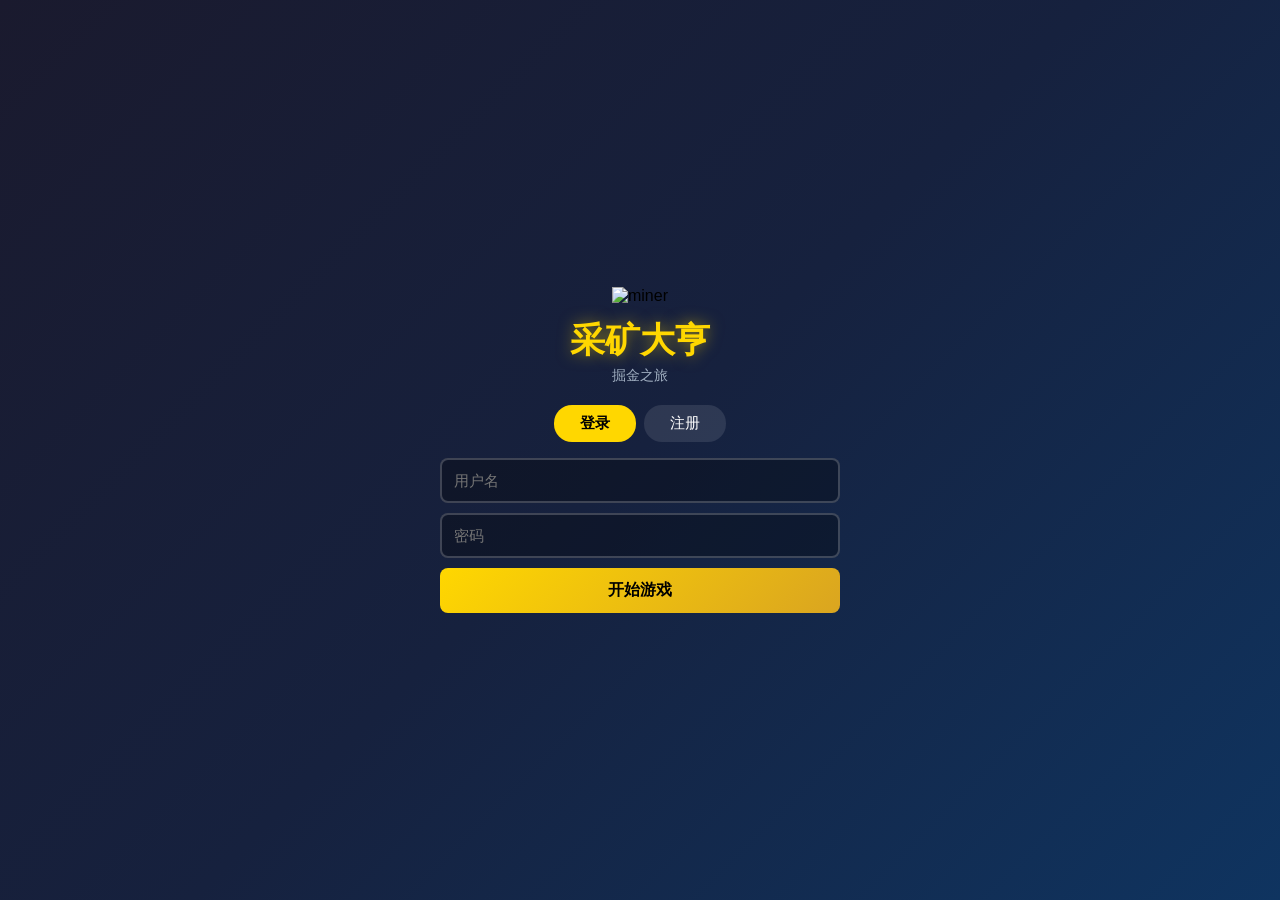
==== miner_tycoon/frontend/index.html @ a080cf57 "feat: 开发采矿大亨高仿游戏 Co-authored-by: traeagent <traeagent@users.noreply.github.com>" ====
<!DOCTYPE html>
<html lang="zh-CN">
<head>
    <meta charset="UTF-8">
    <meta name="viewport" content="width=device-width, initial-scale=1.0, maximum-scale=1.0, user-scalable=no">
    <title>采矿大亨 - 掘金之旅</title>
    <link rel="stylesheet" href="style.css">
</head>
<body>
    <div id="app">
        <!-- 登录界面 -->
        <div id="auth-screen" class="auth-screen">
            <div class="auth-content">
                <img class="auth-logo" id="auth-logo" alt="miner">
                <h1>采矿大亨</h1>
                <p class="auth-subtitle">掘金之旅</p>
                <div class="auth-tabs">
                    <button class="tab-btn active" data-tab="login">登录</button>
                    <button class="tab-btn" data-tab="register">注册</button>
                </div>
                <form id="login-form" class="auth-form">
                    <input type="text" id="login-username" placeholder="用户名" required>
                    <input type="password" id="login-password" placeholder="密码" required>
                    <button type="submit" class="btn-primary">开始游戏</button>
                </form>
                <form id="register-form" class="auth-form" style="display:none;">
                    <input type="text" id="reg-username" placeholder="用户名" required>
                    <input type="password" id="reg-password" placeholder="密码" required>
                    <button type="submit" class="btn-primary">立即注册</button>
                </form>
            </div>
        </div>

        <!-- 游戏主界面 -->
        <div id="game-screen" class="game-screen hidden">
            <!-- 顶部资源栏 -->
            <div class="game-header">
                <button class="header-btn" id="btn-settings">
                    <img id="icon-settings" class="header-icon" alt="settings">
                </button>
                <div class="header-resources">
                    <div class="res-item gold-item">
                        <img id="icon-gold" class="res-icon-img" alt="gold">
                        <span class="res-value" id="gold-value">0</span>
                    </div>
                    <div class="res-item gem-item">
                        <img id="icon-gem" class="res-icon-img" alt="gem">
                        <span class="res-value" id="gem-value">0</span>
                    </div>
                    <div class="res-item cash-item">
                        <img id="icon-cash" class="res-icon-img" alt="cash">
                        <span class="res-value" id="cash-value">0</span>
                    </div>
                </div>
                <div class="header-gps">
                    <span id="gps-value">0</span> /秒
                </div>
                <button class="header-btn" id="btn-music" onclick="toggleMusic()">
                    <img id="icon-music" class="header-icon" alt="music">
                </button>
            </div>

            <!-- 游戏场景 -->
            <div class="game-scene">
                <!-- 地面区域 - 模块化拼接 -->
                <div class="surface-area">
                    <img class="sky-bg" id="bg-sky" alt="sky">
                    <img class="mountain-bg" id="bg-mountains" alt="mountains">
                    <img class="ground-bg" id="bg-ground" alt="ground">
                    
                    <div class="surface-buildings">
                        <div class="tower tower-left">
                            <img class="tower-img" id="tower-blue" alt="tower">
                            <div class="tower-level">L1</div>
                        </div>
                        <div class="tower tower-right">
                            <img class="tower-img" id="tower-green" alt="tower">
                            <div class="tower-level">L2</div>
                        </div>
                    </div>

                    <div class="surface-workers">
                        <img class="gw-img" id="gw1" alt="worker">
                        <img class="gw-img" id="gw2" alt="worker">
                        <img class="gw-img" id="gw3" alt="worker">
                    </div>

                    <div class="surface-cart">
                        <img class="cart-img" id="mine-cart" alt="cart">
                        <img class="cart-pusher" id="cart-worker" alt="pusher">
                    </div>
                </div>

                <!-- 地下矿区 -->
                <div class="underground-area">
                    <!-- 左侧电梯井 -->
                    <div class="elevator-shaft">
                        <img class="shaft-bg-img" id="shaft-bg" alt="shaft">
                        
                        <div class="shaft-lights" id="shaft-lights"></div>
                        
                        <div class="elevator-car" id="elevator-car">
                            <img class="elevator-img" id="elevator-closed" alt="elevator">
                            <img class="elevator-img elevator-open hidden" id="elevator-open" alt="elevator-open">
                            <div class="elevator-worker-spot">
                                <img class="ew-img" id="elevator-worker" alt="worker">
                            </div>
                            <div class="elevator-floor" id="elevator-floor">1</div>
                        </div>
                    </div>

                    <!-- 矿层区域 - 可拼接模块 -->
                    <div class="mine-layers" id="mine-layers"></div>
                </div>
            </div>

            <!-- 底部导航 -->
            <div class="bottom-nav">
                <button class="nav-btn active" data-panel="miners">
                    <img id="nav-pickaxe" class="nav-icon" alt="miners">
                    <span>矿工</span>
                </button>
                <button class="nav-btn" data-panel="elevator">
                    <img id="nav-elevator" class="nav-icon" alt="elevator">
                    <span>电梯</span>
                </button>
                <button class="nav-btn" data-panel="ground">
                    <img id="nav-factory" class="nav-icon" alt="ground">
                    <span>地面</span>
                </button>
                <button class="nav-btn" data-panel="mines">
                    <img id="nav-mountain" class="nav-icon" alt="mines">
                    <span>矿山</span>
                </button>
            </div>

            <!-- 升级面板 -->
            <div class="upgrade-panel" id="upgrade-panel">
                <div class="panel-header">
                    <h3 id="panel-title">矿工管理</h3>
                    <button class="panel-close" id="panel-close">✕</button>
                </div>
                <div class="panel-content" id="panel-content"></div>
            </div>

            <!-- 弹窗 -->
            <div class="modal-overlay" id="modal-overlay"></div>
            
            <div class="modal" id="settings-modal">
                <div class="modal-body">
                    <h3>设置</h3>
                    <div class="setting-row">
                        <span>背景音乐</span>
                        <button onclick="toggleMusic()">
                            <img id="setting-music-icon" class="btn-icon" alt="music">
                        </button>
                    </div>
                    <div class="setting-row">
                        <span>音效</span>
                        <button onclick="toggleSound()">🔊</button>
                    </div>
                    <button class="btn-danger" onclick="logout()">退出登录</button>
                </div>
            </div>

            <div class="modal" id="offline-modal">
                <div class="modal-body">
                    <div class="offline-icon">⏰</div>
                    <h3>欢迎回来！</h3>
                    <p>离线 <span id="offline-time">0</span> 分钟</p>
                    <p class="offline-gold">获得 <span id="offline-gold">0</span> 金币</p>
                    <button class="btn-primary" onclick="collectOffline()">领取奖励</button>
                </div>
            </div>

            <!-- 特效层 -->
            <div class="effect-layer" id="effect-layer"></div>

            <div class="toast-container" id="toast-container"></div>
        </div>

        <audio id="bg-music" loop>
            <source src="https://assets.mixkit.co/music/preview/mixkit-game-level-up-2059.mp3" type="audio/mp3">
        
        <script src="assets.js"></script>
        <script src="game.js"></script>
    </div>
</body>
</html>
---- miner_tycoon/frontend/style.css ----
* { margin: 0; padding: 0; box-sizing: border-box; }

body {
    font-family: -apple-system, BlinkMacSystemFont, 'Segoe UI', Arial, sans-serif;
    overflow: hidden;
    touch-action: manipulation;
    -webkit-user-select: none;
    user-select: none;
}

#app { width: 100vw; height: 100vh; position: relative; overflow: hidden; }
.hidden { display: none !important; }
img { -webkit-user-drag: none; user-drag: none; }

/* ===== 登录界面 ===== */
.auth-screen {
    width: 100%; height: 100%;
    display: flex; justify-content: center; align-items: center;
    background: linear-gradient(135deg, #1a1a2e 0%, #16213e 50%, #0f3460 100%);
}

.auth-content { text-align: center; width: 85%; max-width: 400px; }

.auth-logo {
    width: 100px; height: 100px;
    margin-bottom: 12px;
    animation: float 2s ease-in-out infinite;
}

@keyframes float {
    0%, 100% { transform: translateY(0); }
    50% { transform: translateY(-8px); }
}

.auth-content h1 {
    color: #FFD700; font-size: 2.2rem;
    text-shadow: 0 0 15px rgba(255,215,0,0.5);
    margin-bottom: 2px;
}

.auth-subtitle { color: #a0aec0; font-size: 0.9rem; margin-bottom: 20px; }

.auth-tabs {
    display: flex; justify-content: center; gap: 8px; margin-bottom: 16px;
}

.tab-btn {
    padding: 8px 26px; border: none; border-radius: 18px;
    background: rgba(255,255,255,0.1); color: #fff; font-size: 0.95rem; cursor: pointer;
}

.tab-btn.active { background: #FFD700; color: #000; font-weight: bold; }

.auth-form { display: flex; flex-direction: column; gap: 10px; }

.auth-form input {
    padding: 12px; border: 2px solid rgba(255,255,255,0.2); border-radius: 8px;
    background: rgba(0,0,0,0.3); color: #fff; font-size: 0.95rem; outline: none;
}

.auth-form input:focus { border-color: #FFD700; }

.btn-primary {
    padding: 12px; border: none; border-radius: 8px;
    background: linear-gradient(135deg, #FFD700, #DAA520);
    color: #000; font-size: 1rem; font-weight: bold; cursor: pointer;
}

.btn-primary:active { transform: scale(0.98); }

/* ===== 游戏主界面 ===== */
.game-screen {
    width: 100%; height: 100%;
    display: flex; flex-direction: column;
    position: relative;
}

/* 顶部资源栏 */
.game-header {
    display: flex; align-items: center; gap: 6px;
    padding: 6px 8px;
    padding-top: calc(6px + env(safe-area-inset-top));
    background: linear-gradient(180deg, #2d3748, #1a202c);
    border-bottom: 2px solid #5D4037;
    z-index: 100;
    position: relative;
}

.header-btn {
    width: 32px; height: 32px; border-radius: 50%;
    background: rgba(255,255,255,0.1); border: 2px solid rgba(255,255,255,0.2);
    cursor: pointer;
    display: flex; align-items: center; justify-content: center;
    flex-shrink: 0;
}

.header-icon { width: 18px; height: 18px; }

.header-resources {
    display: flex; gap: 6px; flex: 1; justify-content: center;
}

.res-item {
    display: flex; align-items: center; gap: 3px;
    background: rgba(0,0,0,0.3); padding: 2px 8px;
    border-radius: 12px;
    font-size: 0.75rem; font-weight: bold;
    border: 1px solid #FFD700;
}

.res-icon-img { width: 16px; height: 16px; }
.res-value { color: #FFD700; }

.gem-item { border-color: #9C27B0; }
.gem-item .res-value { color: #E91E63; }

.cash-item { border-color: #4CAF50; }
.cash-item .res-value { color: #4CAF50; }

.header-gps { font-size: 0.65rem; color: #a0aec0; flex-shrink: 0; }

/* ===== 游戏场景 ===== */
.game-scene {
    flex: 1; display: flex; flex-direction: column;
    overflow: hidden; position: relative;
}

/* 地面区域 */
.surface-area {
    height: 32%; position: relative; overflow: hidden;
}

.sky-bg {
    position: absolute; top: 0; left: 0;
    width: 100%; height: 60%;
    object-fit: cover;
}

.mountain-bg {
    position: absolute; bottom: 40%; left: 0;
    width: 100%; height: 35%;
    object-fit: cover;
}

.ground-bg {
    position: absolute; bottom: 0; left: 0;
    width: 100%; height: 45%;
    object-fit: cover;
}

.surface-buildings {
    position: absolute; bottom: 8px; left: 0; width: 100%;
    display: flex; justify-content: space-between;
    padding: 0 12px;
    pointer-events: none;
}

.tower { position: relative; width: 65px; height: 75px; }

.tower-img {
    width: 100%; height: 100%;
    object-fit: contain;
}

.tower-level {
    position: absolute; top: -4px; right: -6px;
    width: 18px; height: 18px; border-radius: 50%;
    background: #FFD700; color: #000;
    font-size: 0.55rem; font-weight: bold;
    display: flex; align-items: center; justify-content: center;
    border: 2px solid #DAA520;
}

.surface-workers {
    position: absolute; bottom: 15px; left: 50%;
    transform: translateX(-50%);
    display: flex; gap: 10px;
}

.gw-img {
    width: 28px; height: 28px;
    object-fit: contain;
    animation: worker-bob 0.8s ease-in-out infinite;
}

.gw-img:nth-child(2) { animation-delay: 0.2s; }
.gw-img:nth-child(3) { animation-delay: 0.4s; }

@keyframes worker-bob {
    0%, 100% { transform: translateY(0); }
    50% { transform: translateY(-3px); }
}

.surface-cart {
    position: absolute; bottom: 5px; left: 50%;
    transform: translateX(-30%);
    display: flex; align-items: flex-end;
}

.cart-img {
    width: 50px; height: 35px;
    object-fit: contain;
    animation: cart-shake 0.5s ease-in-out infinite;
}

@keyframes cart-shake {
    0%, 100% { transform: translateX(0); }
    50% { transform: translateX(2px); }
}

.cart-pusher {
    width: 25px; height: 30px;
    object-fit: contain;
    margin-left: -5px;
    animation: pusher-push 0.5s ease-in-out infinite;
}

@keyframes pusher-push {
    0%, 100% { transform: translateX(0); }
    50% { transform: translateX(-2px); }
}

/* ===== 地下矿区 ===== */
.underground-area {
    flex: 1; display: flex; overflow: hidden;
    background: linear-gradient(180deg, #8B4513, #654321);
}

/* 电梯井 */
.elevator-shaft {
    width: 65px; position: relative; overflow: hidden;
    border-right: 2px solid #5D4037;
    flex-shrink: 0;
}

.shaft-bg-img {
    position: absolute; top: 0; left: 0;
    width: 100%; height: 100%;
    object-fit: cover;
}

.shaft-lights {
    position: absolute; width: 100%; height: 100%;
    display: flex; flex-direction: column;
    justify-content: space-around;
    padding: 30px 0;
    pointer-events: none;
}

.shaft-light {
    width: 10px; height: 10px; margin: 0 auto;
    border-radius: 50%;
    box-shadow: 0 0 8px #FFEB3B, 0 0 15px #FF9800;
    animation: light-flicker 1.5s ease-in-out infinite;
}

@keyframes light-flicker {
    0%, 100% { opacity: 1; }
    50% { opacity: 0.5; }
}

.elevator-car {
    position: absolute; left: 50%; transform: translateX(-50%);
    width: 52px; height: 60px; z-index: 10;
    transition: top 2s cubic-bezier(0.4, 0, 0.2, 1);
}

.elevator-img {
    position: absolute; top: 0; left: 0;
    width: 100%; height: 100%;
    object-fit: contain;
}

.elevator-worker-spot {
    position: absolute; top: 12px; left: 50%;
    transform: translateX(-50%);
    width: 22px; height: 22px;
}

.ew-img {
    width: 100%; height: 100%;
    object-fit: contain;
    animation: worker-bob 0.6s ease-in-out infinite;
}

.elevator-floor {
    position: absolute; top: 2px; right: -10px;
    width: 18px; height: 18px; border-radius: 50%;
    background: #FFD700; color: #000;
    font-size: 0.55rem; font-weight: bold;
    display: flex; align-items: center; justify-content: center;
    border: 2px solid #DAA520;
}

/* ===== 矿层区域 ===== */
.mine-layers {
    flex: 1; padding: 6px; display: flex; flex-direction: column;
    gap: 6px; overflow-y: auto;
}

.mine-layer {
    display: flex; align-items: center; gap: 8px;
    background: rgba(0,0,0,0.35); border-radius: 10px;
    padding: 6px 8px; border: 2px solid #5D4037;
    transition: all 0.2s;
    position: relative;
    overflow: hidden;
}

.mine-layer:active { transform: scale(0.98); }
.mine-layer.active { border-color: #FFD700; background: rgba(255,215,0,0.08); }

.layer-bg {
    position: absolute; top: 0; left: 0;
    width: 100%; height: 100%;
    object-fit: cover;
    opacity: 0.3;
    pointer-events: none;
}

.layer-miner-img {
    width: 42px; height: 42px;
    object-fit: contain;
    flex-shrink: 0;
    position: relative;
    z-index: 1;
    animation: miner-mining 1s ease-in-out infinite;
}

@keyframes miner-mining {
    0%, 100% { transform: rotate(-3deg); }
    50% { transform: rotate(3deg); }
}

.layer-ore-img {
    width: 32px; height: 32px;
    object-fit: contain;
    flex-shrink: 0;
    position: relative;
    z-index: 1;
    animation: ore-glow 2s ease-in-out infinite;
}

@keyframes ore-glow {
    0%, 100% { filter: brightness(1); transform: scale(1); }
    50% { filter: brightness(1.3); transform: scale(1.05); }
}

.layer-number {
    width: 26px; height: 26px; border-radius: 50%;
    background: #FFD700; color: #000;
    font-size: 0.7rem; font-weight: bold;
    display: flex; align-items: center; justify-content: center;
    border: 2px solid #DAA520;
    flex-shrink: 0;
    position: relative;
    z-index: 1;
}

.layer-info {
    flex: 1; min-width: 0;
    position: relative;
    z-index: 1;
}

.layer-name {
    font-size: 0.8rem; font-weight: bold; color: #fff;
    margin-bottom: 2px;
}

.layer-output {
    font-size: 0.65rem; color: #a0aec0;
}

.layer-actions {
    display: flex; flex-direction: column; gap: 3px;
    flex-shrink: 0;
    position: relative;
    z-index: 1;
}

.btn-hire, .btn-upgrade {
    padding: 4px 6px; border: none; border-radius: 5px;
    font-size: 0.6rem; font-weight: bold;
    cursor: pointer; white-space: nowrap;
}

.btn-hire { background: linear-gradient(135deg, #48BB78, #38A169); color: #fff; }
.btn-upgrade { background: linear-gradient(135deg, #4299E1, #3182CE); color: #fff; }
.btn-hire:disabled, .btn-upgrade:disabled { opacity: 0.4; cursor: not-allowed; }

/* 解锁层 */
.mine-layer.locked {
    background: rgba(255,152,0,0.15);
    border-color: #FF9800;
}

.lock-icon {
    width: 32px; height: 32px;
    object-fit: contain;
    flex-shrink: 0;
}

/* ===== 底部导航 ===== */
.bottom-nav {
    position: fixed; bottom: 0; left: 0; width: 100%;
    display: flex; background: rgba(0,0,0,0.92);
    padding: 5px 0;
    padding-bottom: calc(5px + env(safe-area-inset-bottom));
    border-top: 2px solid #5D4037;
    z-index: 200;
}

.nav-btn {
    flex: 1; display: flex; flex-direction: column; align-items: center;
    gap: 2px; padding: 3px 0;
    background: none; border: none;
    color: #a0aec0; cursor: pointer;
    font-size: 0.6rem;
    transition: all 0.2s;
}

.nav-icon {
    width: 24px; height: 24px;
    object-fit: contain;
    filter: grayscale(50%);
}

.nav-btn.active { color: #FFD700; }
.nav-btn.active .nav-icon { filter: none; transform: scale(1.1); }

/* ===== 升级面板 ===== */
.upgrade-panel {
    position: fixed; bottom: 0; left: 0; width: 100%;
    background: #4a5568;
    border-radius: 18px 18px 0 0;
    box-shadow: 0 -6px 24px rgba(0,0,0,0.4);
    z-index: 150;
    transform: translateY(100%);
    transition: transform 0.35s cubic-bezier(0.4,0,0.2,1);
    max-height: 55vh;
    display: flex; flex-direction: column;
}

.upgrade-panel.open { transform: translateY(0); }

.panel-header {
    display: flex; justify-content: space-between; align-items: center;
    padding: 12px 16px;
    border-bottom: 2px solid #2d3748;
}

.panel-header h3 { color: #fff; font-size: 1rem; }

.panel-close {
    width: 28px; height: 28px; border-radius: 50%;
    background: rgba(255,255,255,0.1);
    border: none; color: #fff;
    font-size: 0.8rem; cursor: pointer;
}

.panel-content {
    flex: 1; padding: 10px 14px;
    overflow-y: auto;
}

.upgrade-card {
    background: rgba(0,0,0,0.3);
    border-radius: 8px;
    padding: 8px 10px;
    margin-bottom: 6px;
    display: flex; justify-content: space-between; align-items: center;
    cursor: pointer;
}

.upgrade-info { display: flex; align-items: center; gap: 8px; }

.upgrade-icon-img {
    width: 32px; height: 32px;
    object-fit: contain;
    border-radius: 6px;
}

.upgrade-details { display: flex; flex-direction: column; }
.upgrade-name { font-size: 0.8rem; font-weight: bold; color: #fff; }
.upgrade-desc { font-size: 0.65rem; color: #a0aec0; }
.upgrade-cost { font-size: 0.75rem; font-weight: bold; color: #FFD700; }

/* ===== 弹窗 ===== */
.modal-overlay {
    position: fixed; top: 0; left: 0;
    width: 100%; height: 100%;
    background: rgba(0,0,0,0.7);
    z-index: 250; display: none;
}

.modal-overlay.show { display: block; }

.modal {
    position: fixed; top: 50%; left: 50%;
    transform: translate(-50%, -50%) scale(0.9);
    background: #4a5568;
    border-radius: 18px;
    width: 85%; max-width: 320px;
    z-index: 300; display: none;
}

.modal.show { display: block; transform: translate(-50%, -50%) scale(1); }

.modal-body {
    padding: 20px;
    text-align: center;
}

.modal-body h3 {
    color: #fff; font-size: 1.1rem;
    margin-bottom: 14px;
}

.setting-row {
    display: flex; justify-content: space-between; align-items: center;
    padding: 8px 10px;
    background: rgba(0,0,0,0.3);
    border-radius: 8px;
    margin-bottom: 8px;
    color: #fff;
    font-size: 0.85rem;
}

.setting-row button {
    width: 30px; height: 30px; border-radius: 50%;
    background: rgba(255,255,255,0.1);
    border: none; cursor: pointer;
    display: flex; align-items: center; justify-content: center;
}

.btn-icon { width: 16px; height: 16px; }

.btn-danger {
    padding: 10px; border: none; border-radius: 8px;
    background: #E53E3E; color: #fff;
    font-size: 0.9rem; font-weight: bold;
    cursor: pointer; width: 100%;
    margin-top: 8px;
}

.offline-icon { font-size: 2.5rem; margin-bottom: 10px; }
.modal-body p { color: #a0aec0; font-size: 0.85rem; margin-bottom: 6px; }
.offline-gold { color: #FFD700 !important; font-weight: bold; font-size: 1rem !important; }

/* ===== 特效层 ===== */
.effect-layer {
    position: fixed; top: 0; left: 0;
    width: 100%; height: 100%;
    pointer-events: none;
    z-index: 500;
}

.mining-spark {
    position: absolute;
    width: 24px; height: 24px;
    object-fit: contain;
    animation: spark-fly 0.8s ease-out forwards;
}

@keyframes spark-fly {
    0% { opacity: 1; transform: scale(0.5) translateY(0); }
    50% { opacity: 1; transform: scale(1.2) translateY(-20px); }
    100% { opacity: 0; transform: scale(0.8) translateY(-40px); }
}

.gold-particle {
    position: absolute;
    width: 16px; height: 16px;
    object-fit: contain;
    animation: gold-fly 1s ease-out forwards;
}

@keyframes gold-fly {
    0% { opacity: 1; transform: translateY(0) scale(1); }
    100% { opacity: 0; transform: translateY(-60px) scale(0.5); }
}

/* ===== Toast ===== */
.toast-container {
    position: fixed; top: 60px; left: 50%;
    transform: translateX(-50%);
    z-index: 400;
    display: flex; flex-direction: column; gap: 6px;
}

.toast {
    background: rgba(0,0,0,0.85);
    padding: 6px 14px;
    border-radius: 14px;
    color: #fff; font-size: 0.8rem;
    animation: toast-anim 2.5s ease forwards;
}

@keyframes toast-anim {
    0% { opacity: 0; transform: translateY(-6px); }
    10% { opacity: 1; transform: translateY(0); }
    80% { opacity: 1; }
    100% { opacity: 0; transform: translateY(-6px); }
}

/* ===== 响应式 ===== */
@media (min-width: 768px) {
    .game-screen {
        max-width: 480px; margin: 0 auto;
        border-left: 2px solid #5D4037;
        border-right: 2px solid #5D4037;
    }
    .bottom-nav {
        max-width: 480px; left: 50%;
        transform: translateX(-50%);
    }
}
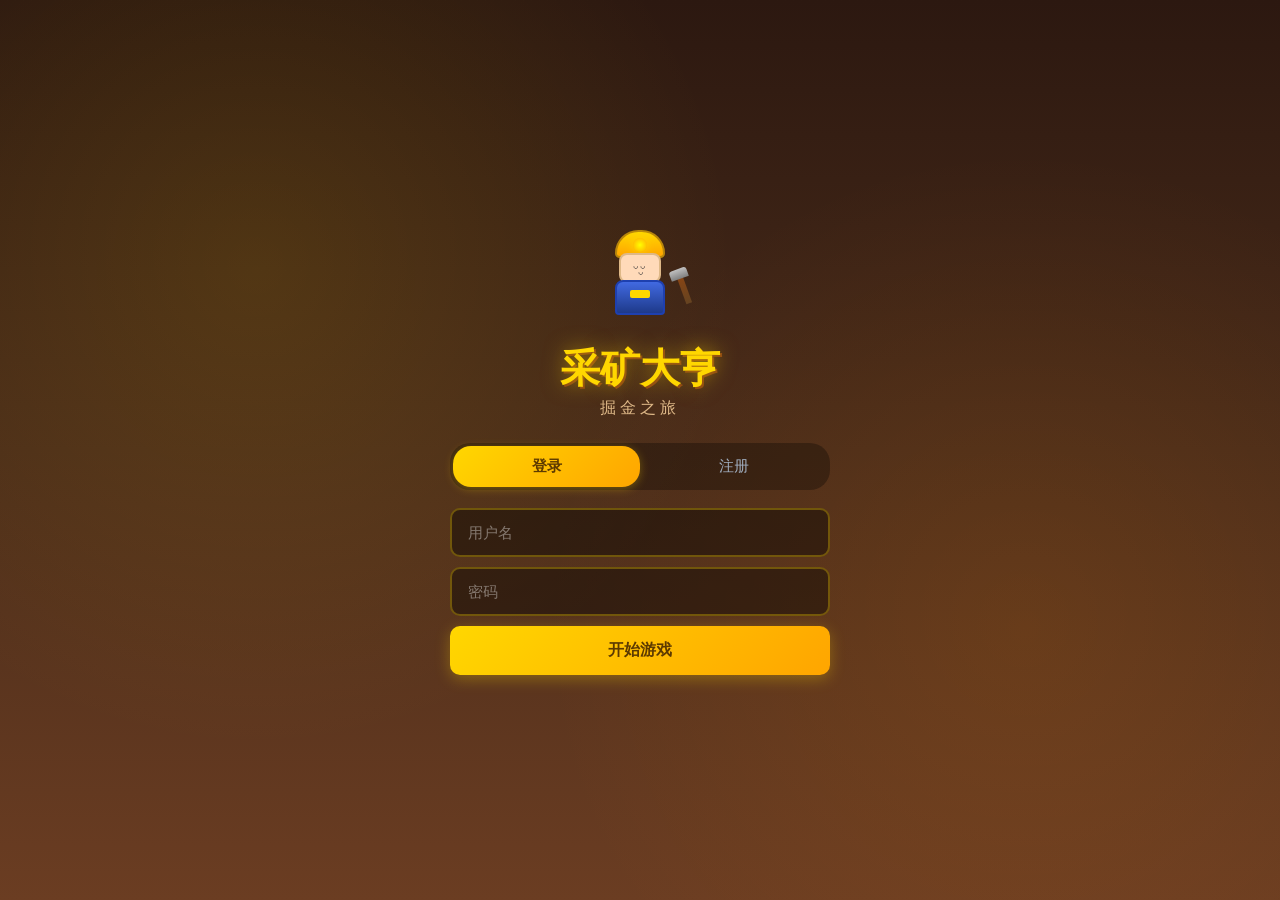
==== commit 6164cddb: "feat: 开发采矿大亨高仿游戏 Co-authored-by: traeagent <traeagent@users.noreply.github.com>" ====
--- a/miner_tycoon/frontend/index.html
+++ b/miner_tycoon/frontend/index.html
@@ -11,7 +11,12 @@
         <!-- 登录界面 -->
         <div id="auth-screen" class="auth-screen">
             <div class="auth-content">
-                <img class="auth-logo" id="auth-logo" alt="miner">
+                <div class="auth-logo-miner">
+                    <div class="miner-helmet"></div>
+                    <div class="miner-face"></div>
+                    <div class="miner-body"></div>
+                    <div class="miner-pickaxe"></div>
+                </div>
                 <h1>采矿大亨</h1>
                 <p class="auth-subtitle">掘金之旅</p>
                 <div class="auth-tabs">
@@ -35,59 +40,101 @@
         <div id="game-screen" class="game-screen hidden">
             <!-- 顶部资源栏 -->
             <div class="game-header">
-                <button class="header-btn" id="btn-settings">
-                    <img id="icon-settings" class="header-icon" alt="settings">
-                </button>
+                <button class="header-btn" id="btn-settings">⚙️</button>
                 <div class="header-resources">
                     <div class="res-item gold-item">
-                        <img id="icon-gold" class="res-icon-img" alt="gold">
+                        <span class="res-icon">💰</span>
                         <span class="res-value" id="gold-value">0</span>
                     </div>
                     <div class="res-item gem-item">
-                        <img id="icon-gem" class="res-icon-img" alt="gem">
+                        <span class="res-icon">💎</span>
                         <span class="res-value" id="gem-value">0</span>
                     </div>
                     <div class="res-item cash-item">
-                        <img id="icon-cash" class="res-icon-img" alt="cash">
+                        <span class="res-icon">💵</span>
                         <span class="res-value" id="cash-value">0</span>
                     </div>
                 </div>
                 <div class="header-gps">
-                    <span id="gps-value">0</span> /秒
-                </div>
-                <button class="header-btn" id="btn-music" onclick="toggleMusic()">
-                    <img id="icon-music" class="header-icon" alt="music">
-                </button>
+                    <span id="gps-value">0</span>/秒
+                </div>
+                <button class="header-btn" id="btn-music" onclick="toggleMusic()">🔊</button>
             </div>
 
             <!-- 游戏场景 -->
             <div class="game-scene">
-                <!-- 地面区域 - 模块化拼接 -->
+                <!-- 地面区域 -->
                 <div class="surface-area">
-                    <img class="sky-bg" id="bg-sky" alt="sky">
-                    <img class="mountain-bg" id="bg-mountains" alt="mountains">
-                    <img class="ground-bg" id="bg-ground" alt="ground">
+                    <div class="sky-bg"></div>
+                    <div class="cloud cloud1">☁️</div>
+                    <div class="cloud cloud2">☁️</div>
+                    <div class="mountain-bg">
+                        <div class="mountain m1"></div>
+                        <div class="mountain m2"></div>
+                        <div class="mountain m3"></div>
+                    </div>
+                    <div class="ground-bg"></div>
+                    <div class="grass-line"></div>
                     
                     <div class="surface-buildings">
-                        <div class="tower tower-left">
-                            <img class="tower-img" id="tower-blue" alt="tower">
+                        <div class="tower tower-blue">
+                            <div class="tower-roof"></div>
+                            <div class="tower-body">
+                                <div class="tower-window"></div>
+                                <div class="tower-window"></div>
+                            </div>
+                            <div class="tower-base"></div>
+                            <div class="tower-flag">🚩</div>
                             <div class="tower-level">L1</div>
                         </div>
-                        <div class="tower tower-right">
-                            <img class="tower-img" id="tower-green" alt="tower">
+                        <div class="tower tower-green">
+                            <div class="tower-roof"></div>
+                            <div class="tower-body">
+                                <div class="tower-window"></div>
+                                <div class="tower-window"></div>
+                            </div>
+                            <div class="tower-base"></div>
+                            <div class="tower-flag">🚩</div>
                             <div class="tower-level">L2</div>
                         </div>
                     </div>
 
                     <div class="surface-workers">
-                        <img class="gw-img" id="gw1" alt="worker">
-                        <img class="gw-img" id="gw2" alt="worker">
-                        <img class="gw-img" id="gw3" alt="worker">
+                        <div class="sw-worker sw1">
+                            <div class="sw-helmet"></div>
+                            <div class="sw-body"></div>
+                            <div class="sw-legs"></div>
+                        </div>
+                        <div class="sw-worker sw2">
+                            <div class="sw-helmet"></div>
+                            <div class="sw-body"></div>
+                            <div class="sw-legs"></div>
+                        </div>
+                        <div class="sw-worker sw3">
+                            <div class="sw-helmet"></div>
+                            <div class="sw-body"></div>
+                            <div class="sw-legs"></div>
+                        </div>
                     </div>
 
                     <div class="surface-cart">
-                        <img class="cart-img" id="mine-cart" alt="cart">
-                        <img class="cart-pusher" id="cart-worker" alt="pusher">
+                        <div class="mine-cart">
+                            <div class="cart-body"></div>
+                            <div class="cart-ore"></div>
+                            <div class="cart-wheel w1"></div>
+                            <div class="cart-wheel w2"></div>
+                        </div>
+                        <div class="cart-pusher">
+                            <div class="cp-helmet"></div>
+                            <div class="cp-body"></div>
+                            <div class="cp-arms"></div>
+                            <div class="cp-legs"></div>
+                        </div>
+                    </div>
+
+                    <div class="elevator-top">
+                        <div class="elevator-top-building"></div>
+                        <div class="elevator-top-sign">🛗</div>
                     </div>
                 </div>
 
@@ -95,21 +142,34 @@
                 <div class="underground-area">
                     <!-- 左侧电梯井 -->
                     <div class="elevator-shaft">
-                        <img class="shaft-bg-img" id="shaft-bg" alt="shaft">
+                        <div class="shaft-wall left"></div>
+                        <div class="shaft-wall right"></div>
+                        <div class="shaft-ladder"></div>
+                        <div class="shaft-cable"></div>
                         
-                        <div class="shaft-lights" id="shaft-lights"></div>
+                        <div class="shaft-lights">
+                            <div class="shaft-light"></div>
+                            <div class="shaft-light"></div>
+                            <div class="shaft-light"></div>
+                            <div class="shaft-light"></div>
+                            <div class="shaft-light"></div>
+                        </div>
                         
                         <div class="elevator-car" id="elevator-car">
-                            <img class="elevator-img" id="elevator-closed" alt="elevator">
-                            <img class="elevator-img elevator-open hidden" id="elevator-open" alt="elevator-open">
-                            <div class="elevator-worker-spot">
-                                <img class="ew-img" id="elevator-worker" alt="worker">
+                            <div class="elevator-roof"></div>
+                            <div class="elevator-body">
+                                <div class="elevator-door left-door" id="door-left"></div>
+                                <div class="elevator-door right-door" id="door-right"></div>
+                                <div class="elevator-worker-inside">
+                                    <div class="ew-helmet"></div>
+                                    <div class="ew-body"></div>
+                                </div>
                             </div>
-                            <div class="elevator-floor" id="elevator-floor">1</div>
-                        </div>
-                    </div>
-
-                    <!-- 矿层区域 - 可拼接模块 -->
+                            <div class="elevator-floor-indicator" id="elevator-floor">1F</div>
+                        </div>
+                    </div>
+
+                    <!-- 矿层区域 -->
                     <div class="mine-layers" id="mine-layers"></div>
                 </div>
             </div>
@@ -117,19 +177,19 @@
             <!-- 底部导航 -->
             <div class="bottom-nav">
                 <button class="nav-btn active" data-panel="miners">
-                    <img id="nav-pickaxe" class="nav-icon" alt="miners">
+                    <span class="nav-icon">⛏️</span>
                     <span>矿工</span>
                 </button>
                 <button class="nav-btn" data-panel="elevator">
-                    <img id="nav-elevator" class="nav-icon" alt="elevator">
+                    <span class="nav-icon">🛗</span>
                     <span>电梯</span>
                 </button>
                 <button class="nav-btn" data-panel="ground">
-                    <img id="nav-factory" class="nav-icon" alt="ground">
+                    <span class="nav-icon">🏭</span>
                     <span>地面</span>
                 </button>
                 <button class="nav-btn" data-panel="mines">
-                    <img id="nav-mountain" class="nav-icon" alt="mines">
+                    <span class="nav-icon">⛰️</span>
                     <span>矿山</span>
                 </button>
             </div>
@@ -148,16 +208,14 @@
             
             <div class="modal" id="settings-modal">
                 <div class="modal-body">
-                    <h3>设置</h3>
+                    <h3>⚙️ 设置</h3>
                     <div class="setting-row">
                         <span>背景音乐</span>
-                        <button onclick="toggleMusic()">
-                            <img id="setting-music-icon" class="btn-icon" alt="music">
-                        </button>
+                        <button class="toggle-btn" onclick="toggleMusic()" id="setting-music-btn">🔊</button>
                     </div>
                     <div class="setting-row">
                         <span>音效</span>
-                        <button onclick="toggleSound()">🔊</button>
+                        <button class="toggle-btn" onclick="toggleSound()">🔊</button>
                     </div>
                     <button class="btn-danger" onclick="logout()">退出登录</button>
                 </div>
@@ -169,7 +227,7 @@
                     <h3>欢迎回来！</h3>
                     <p>离线 <span id="offline-time">0</span> 分钟</p>
                     <p class="offline-gold">获得 <span id="offline-gold">0</span> 金币</p>
-                    <button class="btn-primary" onclick="collectOffline()">领取奖励</button>
+                    <button class="btn-primary" onclick="collectOffline()">💰 领取奖励</button>
                 </div>
             </div>
 
@@ -181,8 +239,8 @@
 
         <audio id="bg-music" loop>
             <source src="https://assets.mixkit.co/music/preview/mixkit-game-level-up-2059.mp3" type="audio/mp3">
+        </audio>
         
-        <script src="assets.js"></script>
         <script src="game.js"></script>
     </div>
 </body>
--- a/miner_tycoon/frontend/style.css
+++ b/miner_tycoon/frontend/style.css
@@ -6,24 +6,39 @@
     touch-action: manipulation;
     -webkit-user-select: none;
     user-select: none;
+    background: #000;
 }
 
 #app { width: 100vw; height: 100vh; position: relative; overflow: hidden; }
 .hidden { display: none !important; }
-img { -webkit-user-drag: none; user-drag: none; }
 
 /* ===== 登录界面 ===== */
 .auth-screen {
     width: 100%; height: 100%;
     display: flex; justify-content: center; align-items: center;
-    background: linear-gradient(135deg, #1a1a2e 0%, #16213e 50%, #0f3460 100%);
-}
-
-.auth-content { text-align: center; width: 85%; max-width: 400px; }
-
-.auth-logo {
+    background: linear-gradient(180deg, #2c1810 0%, #4a2c1a 50%, #6b3d22 100%);
+    position: relative;
+    overflow: hidden;
+}
+
+.auth-screen::before {
+    content: '';
+    position: absolute; top: 0; left: 0;
+    width: 100%; height: 100%;
+    background: 
+        radial-gradient(circle at 20% 30%, rgba(255,215,0,0.1) 0%, transparent 40%),
+        radial-gradient(circle at 80% 70%, rgba(255,140,0,0.1) 0%, transparent 40%);
+}
+
+.auth-content {
+    text-align: center; width: 85%; max-width: 380px;
+    position: relative; z-index: 1;
+}
+
+.auth-logo-miner {
     width: 100px; height: 100px;
-    margin-bottom: 12px;
+    margin: 0 auto 16px;
+    position: relative;
     animation: float 2s ease-in-out infinite;
 }
 
@@ -32,47 +47,163 @@
     50% { transform: translateY(-8px); }
 }
 
+.miner-helmet {
+    position: absolute; top: 5px; left: 50%;
+    transform: translateX(-50%);
+    width: 50px; height: 28px;
+    background: linear-gradient(180deg, #FFD700, #FFA500);
+    border-radius: 25px 25px 5px 5px;
+    border: 2px solid #B8860B;
+}
+
+.miner-helmet::after {
+    content: '';
+    position: absolute; top: 6px; left: 50%;
+    transform: translateX(-50%);
+    width: 14px; height: 14px;
+    background: radial-gradient(circle, #FFFF00, #FFA500);
+    border-radius: 50%;
+    box-shadow: 0 0 10px #FFD700;
+}
+
+.miner-face {
+    position: absolute; top: 28px; left: 50%;
+    transform: translateX(-50%);
+    width: 42px; height: 30px;
+    background: #FFDAB9;
+    border-radius: 8px;
+    border: 2px solid #DEB887;
+}
+
+.miner-face::before {
+    content: '◡◡';
+    position: absolute; top: 6px; left: 50%;
+    transform: translateX(-50%);
+    font-size: 10px;
+    color: #333;
+    letter-spacing: 2px;
+}
+
+.miner-face::after {
+    content: '◡';
+    position: absolute; bottom: 3px; left: 50%;
+    transform: translateX(-50%);
+    font-size: 10px;
+    color: #333;
+}
+
+.miner-body {
+    position: absolute; top: 55px; left: 50%;
+    transform: translateX(-50%);
+    width: 50px; height: 35px;
+    background: linear-gradient(180deg, #4169E1, #1E3A8A);
+    border-radius: 8px 8px 4px 4px;
+    border: 2px solid #1E40AF;
+}
+
+.miner-body::before {
+    content: '';
+    position: absolute; top: 8px; left: 50%;
+    transform: translateX(-50%);
+    width: 20px; height: 8px;
+    background: #FFD700;
+    border-radius: 2px;
+}
+
+.miner-pickaxe {
+    position: absolute; top: 50px; right: 8px;
+    width: 6px; height: 30px;
+    background: linear-gradient(180deg, #8B4513, #654321);
+    transform: rotate(-20deg);
+    transform-origin: top center;
+    animation: pickaxe-swing 1s ease-in-out infinite;
+}
+
+@keyframes pickaxe-swing {
+    0%, 100% { transform: rotate(-30deg); }
+    50% { transform: rotate(10deg); }
+}
+
+.miner-pickaxe::before {
+    content: '';
+    position: absolute; top: -6px; left: 50%;
+    transform: translateX(-50%);
+    width: 18px; height: 10px;
+    background: linear-gradient(180deg, #C0C0C0, #808080);
+    border-radius: 3px 3px 0 0;
+}
+
 .auth-content h1 {
-    color: #FFD700; font-size: 2.2rem;
-    text-shadow: 0 0 15px rgba(255,215,0,0.5);
+    color: #FFD700; font-size: 2.5rem;
+    text-shadow: 0 0 20px rgba(255,215,0,0.5), 2px 2px 0 #8B4513;
     margin-bottom: 2px;
-}
-
-.auth-subtitle { color: #a0aec0; font-size: 0.9rem; margin-bottom: 20px; }
+    font-weight: 900;
+}
+
+.auth-subtitle {
+    color: #DEB887; font-size: 1rem;
+    margin-bottom: 24px;
+    letter-spacing: 4px;
+}
 
 .auth-tabs {
-    display: flex; justify-content: center; gap: 8px; margin-bottom: 16px;
+    display: flex; justify-content: center; gap: 0;
+    margin-bottom: 18px;
+    background: rgba(0,0,0,0.3);
+    border-radius: 20px;
+    padding: 3px;
 }
 
 .tab-btn {
-    padding: 8px 26px; border: none; border-radius: 18px;
-    background: rgba(255,255,255,0.1); color: #fff; font-size: 0.95rem; cursor: pointer;
-}
-
-.tab-btn.active { background: #FFD700; color: #000; font-weight: bold; }
+    flex: 1; padding: 10px; border: none; border-radius: 18px;
+    background: transparent;
+    color: #a0aec0; font-size: 0.95rem; cursor: pointer;
+    transition: all 0.3s;
+}
+
+.tab-btn.active {
+    background: linear-gradient(135deg, #FFD700, #FFA500);
+    color: #5D3A00; font-weight: bold;
+    box-shadow: 0 2px 10px rgba(255,215,0,0.3);
+}
 
 .auth-form { display: flex; flex-direction: column; gap: 10px; }
 
 .auth-form input {
-    padding: 12px; border: 2px solid rgba(255,255,255,0.2); border-radius: 8px;
-    background: rgba(0,0,0,0.3); color: #fff; font-size: 0.95rem; outline: none;
-}
-
-.auth-form input:focus { border-color: #FFD700; }
+    padding: 14px 16px;
+    border: 2px solid rgba(255,215,0,0.3);
+    border-radius: 10px;
+    background: rgba(0,0,0,0.4);
+    color: #fff; font-size: 0.95rem;
+    outline: none;
+    transition: all 0.3s;
+}
+
+.auth-form input::placeholder { color: rgba(255,255,255,0.4); }
+
+.auth-form input:focus {
+    border-color: #FFD700;
+    box-shadow: 0 0 15px rgba(255,215,0,0.2);
+}
 
 .btn-primary {
-    padding: 12px; border: none; border-radius: 8px;
-    background: linear-gradient(135deg, #FFD700, #DAA520);
-    color: #000; font-size: 1rem; font-weight: bold; cursor: pointer;
-}
-
-.btn-primary:active { transform: scale(0.98); }
+    padding: 14px;
+    border: none; border-radius: 10px;
+    background: linear-gradient(135deg, #FFD700, #FFA500);
+    color: #5D3A00; font-size: 1rem; font-weight: bold;
+    cursor: pointer;
+    box-shadow: 0 4px 15px rgba(255,215,0,0.3);
+    transition: all 0.2s;
+}
+
+.btn-primary:active { transform: scale(0.97); }
 
 /* ===== 游戏主界面 ===== */
 .game-screen {
     width: 100%; height: 100%;
     display: flex; flex-direction: column;
     position: relative;
+    background: #000;
 }
 
 /* 顶部资源栏 */
@@ -80,44 +211,57 @@
     display: flex; align-items: center; gap: 6px;
     padding: 6px 8px;
     padding-top: calc(6px + env(safe-area-inset-top));
-    background: linear-gradient(180deg, #2d3748, #1a202c);
-    border-bottom: 2px solid #5D4037;
+    background: linear-gradient(180deg, #3d2817, #2a1a0f);
+    border-bottom: 3px solid #8B4513;
     z-index: 100;
     position: relative;
+    flex-shrink: 0;
 }
 
 .header-btn {
-    width: 32px; height: 32px; border-radius: 50%;
-    background: rgba(255,255,255,0.1); border: 2px solid rgba(255,255,255,0.2);
+    width: 34px; height: 34px; border-radius: 50%;
+    background: linear-gradient(145deg, #5D4037, #3E2723);
+    border: 2px solid #8B4513;
     cursor: pointer;
     display: flex; align-items: center; justify-content: center;
     flex-shrink: 0;
-}
-
-.header-icon { width: 18px; height: 18px; }
+    font-size: 0.9rem;
+    box-shadow: inset 0 1px 0 rgba(255,255,255,0.1);
+}
+
+.header-btn:active { transform: scale(0.93); }
 
 .header-resources {
-    display: flex; gap: 6px; flex: 1; justify-content: center;
+    display: flex; gap: 5px; flex: 1; justify-content: center;
 }
 
 .res-item {
-    display: flex; align-items: center; gap: 3px;
-    background: rgba(0,0,0,0.3); padding: 2px 8px;
+    display: flex; align-items: center; gap: 4px;
+    background: linear-gradient(180deg, rgba(0,0,0,0.5), rgba(0,0,0,0.7));
+    padding: 3px 10px;
     border-radius: 12px;
     font-size: 0.75rem; font-weight: bold;
-    border: 1px solid #FFD700;
-}
-
-.res-icon-img { width: 16px; height: 16px; }
+    border: 2px solid #FFD700;
+    box-shadow: inset 0 1px 0 rgba(255,255,255,0.1);
+}
+
+.res-icon { font-size: 0.85rem; }
 .res-value { color: #FFD700; }
 
-.gem-item { border-color: #9C27B0; }
-.gem-item .res-value { color: #E91E63; }
+.gem-item { border-color: #E91E63; }
+.gem-item .res-value { color: #FF6B9D; }
 
 .cash-item { border-color: #4CAF50; }
-.cash-item .res-value { color: #4CAF50; }
-
-.header-gps { font-size: 0.65rem; color: #a0aec0; flex-shrink: 0; }
+.cash-item .res-value { color: #81C784; }
+
+.header-gps {
+    font-size: 0.65rem; color: #FFD700;
+    flex-shrink: 0;
+    background: rgba(0,0,0,0.3);
+    padding: 2px 6px;
+    border-radius: 8px;
+    white-space: nowrap;
+}
 
 /* ===== 游戏场景 ===== */
 .game-scene {
@@ -125,216 +269,790 @@
     overflow: hidden; position: relative;
 }
 
-/* 地面区域 */
+/* ===== 地面区域 ===== */
 .surface-area {
-    height: 32%; position: relative; overflow: hidden;
+    height: 34%; position: relative; overflow: hidden;
+    background: linear-gradient(180deg, #87CEEB 0%, #B0E0E6 60%, #98D8C8 100%);
+    flex-shrink: 0;
 }
 
 .sky-bg {
     position: absolute; top: 0; left: 0;
-    width: 100%; height: 60%;
-    object-fit: cover;
+    width: 100%; height: 100%;
+    background: linear-gradient(180deg, #4A90D9 0%, #87CEEB 40%, #B0E0E6 70%, #98D8C8 100%);
+}
+
+.cloud {
+    position: absolute;
+    font-size: 1.8rem;
+    opacity: 0.8;
+    animation: cloud-float 20s linear infinite;
+}
+
+.cloud1 { top: 10%; left: -10%; animation-duration: 25s; }
+.cloud2 { top: 20%; left: 30%; font-size: 1.4rem; animation-duration: 30s; animation-delay: -10s; }
+
+@keyframes cloud-float {
+    from { transform: translateX(0); }
+    to { transform: translateX(120vw); }
 }
 
 .mountain-bg {
-    position: absolute; bottom: 40%; left: 0;
-    width: 100%; height: 35%;
-    object-fit: cover;
+    position: absolute; bottom: 38%; left: 0;
+    width: 100%; height: 30%;
+    display: flex;
+    align-items: flex-end;
+    justify-content: center;
+    gap: -20px;
+}
+
+.mountain {
+    width: 0; height: 0;
+    border-style: solid;
+    position: relative;
+}
+
+.m1 {
+    border-width: 0 50px 70px 50px;
+    border-color: transparent transparent #4A7C59 transparent;
+    margin-right: -25px;
+}
+
+.m2 {
+    border-width: 0 70px 95px 70px;
+    border-color: transparent transparent #3D6B4F transparent;
+    margin-right: -30px;
+}
+
+.m3 {
+    border-width: 0 55px 75px 55px;
+    border-color: transparent transparent #5A8F69 transparent;
+}
+
+.mountain::after {
+    content: '';
+    position: absolute; top: 0; left: 50%;
+    transform: translateX(-50%);
+    width: 0; height: 0;
+    border-style: solid;
+}
+
+.m1::after {
+    border-width: 0 20px 25px 20px;
+    border-color: transparent transparent #fff transparent;
+    top: 25px;
+}
+
+.m2::after {
+    border-width: 0 28px 35px 28px;
+    border-color: transparent transparent #fff transparent;
+    top: 30px;
+}
+
+.m3::after {
+    border-width: 0 22px 28px 22px;
+    border-color: transparent transparent #fff transparent;
+    top: 28px;
 }
 
 .ground-bg {
     position: absolute; bottom: 0; left: 0;
-    width: 100%; height: 45%;
-    object-fit: cover;
+    width: 100%; height: 40%;
+    background: linear-gradient(180deg, #8B4513 0%, #654321 100%);
+}
+
+.grass-line {
+    position: absolute; bottom: 38%; left: 0;
+    width: 100%; height: 8%;
+    background: linear-gradient(180deg, #4CAF50 0%, #388E3C 50%, #2E7D32 100%);
+    border-bottom: 3px solid #1B5E20;
+}
+
+.grass-line::before {
+    content: '';
+    position: absolute; top: -6px; left: 0;
+    width: 100%; height: 10px;
+    background: 
+        radial-gradient(ellipse at 5% 100%, #4CAF50 40%, transparent 42%),
+        radial-gradient(ellipse at 15% 100%, #66BB6A 35%, transparent 37%),
+        radial-gradient(ellipse at 25% 100%, #4CAF50 40%, transparent 42%),
+        radial-gradient(ellipse at 35% 100%, #81C784 38%, transparent 40%),
+        radial-gradient(ellipse at 45% 100%, #4CAF50 42%, transparent 44%),
+        radial-gradient(ellipse at 55% 100%, #66BB6A 36%, transparent 38%),
+        radial-gradient(ellipse at 65% 100%, #4CAF50 40%, transparent 42%),
+        radial-gradient(ellipse at 75% 100%, #81C784 38%, transparent 40%),
+        radial-gradient(ellipse at 85% 100%, #4CAF50 40%, transparent 42%),
+        radial-gradient(ellipse at 95% 100%, #66BB6A 35%, transparent 37%);
 }
 
 .surface-buildings {
-    position: absolute; bottom: 8px; left: 0; width: 100%;
-    display: flex; justify-content: space-between;
-    padding: 0 12px;
+    position: absolute; bottom: 32%;
+    left: 0; width: 100%;
+    display: flex;
+    justify-content: space-between;
+    padding: 0 16px;
     pointer-events: none;
 }
 
-.tower { position: relative; width: 65px; height: 75px; }
-
-.tower-img {
-    width: 100%; height: 100%;
-    object-fit: contain;
+.tower {
+    position: relative;
+    width: 55px;
+    display: flex;
+    flex-direction: column;
+    align-items: center;
+}
+
+.tower-roof {
+    width: 0; height: 0;
+    border-style: solid;
+    border-width: 0 30px 22px 30px;
+    margin-bottom: -1px;
+}
+
+.tower-blue .tower-roof { border-color: transparent transparent #D32F2F transparent; }
+.tower-green .tower-roof { border-color: transparent transparent #C62828 transparent; }
+
+.tower-body {
+    width: 44px; height: 40px;
+    display: flex;
+    flex-direction: column;
+    justify-content: space-around;
+    align-items: center;
+    padding: 4px 0;
+    border-radius: 2px 2px 0 0;
+}
+
+.tower-blue .tower-body {
+    background: linear-gradient(180deg, #5C6BC0, #3949AB);
+    border: 2px solid #283593;
+    border-bottom: none;
+}
+
+.tower-green .tower-body {
+    background: linear-gradient(180deg, #66BB6A, #43A047);
+    border: 2px solid #2E7D32;
+    border-bottom: none;
+}
+
+.tower-window {
+    width: 10px; height: 10px;
+    background: #FFEB3B;
+    border-radius: 2px;
+    box-shadow: 0 0 4px rgba(255,235,59,0.5);
+    border: 1px solid rgba(0,0,0,0.3);
+}
+
+.tower-base {
+    width: 52px; height: 8px;
+    background: #5D4037;
+    border: 2px solid #3E2723;
+    border-radius: 0 0 4px 4px;
+}
+
+.tower-flag {
+    position: absolute; top: -18px;
+    font-size: 0.9rem;
+    animation: flag-wave 2s ease-in-out infinite;
+}
+
+@keyframes flag-wave {
+    0%, 100% { transform: rotate(-5deg); }
+    50% { transform: rotate(5deg); }
 }
 
 .tower-level {
-    position: absolute; top: -4px; right: -6px;
-    width: 18px; height: 18px; border-radius: 50%;
-    background: #FFD700; color: #000;
-    font-size: 0.55rem; font-weight: bold;
+    position: absolute; top: -6px; right: -6px;
+    width: 22px; height: 22px; border-radius: 50%;
+    background: linear-gradient(135deg, #FFD700, #FFA500);
+    color: #5D3A00;
+    font-size: 0.6rem; font-weight: bold;
     display: flex; align-items: center; justify-content: center;
-    border: 2px solid #DAA520;
-}
-
+    border: 2px solid #B8860B;
+    box-shadow: 0 2px 6px rgba(0,0,0,0.3);
+}
+
+/* 地面工人 */
 .surface-workers {
-    position: absolute; bottom: 15px; left: 50%;
-    transform: translateX(-50%);
-    display: flex; gap: 10px;
-}
-
-.gw-img {
-    width: 28px; height: 28px;
-    object-fit: contain;
-    animation: worker-bob 0.8s ease-in-out infinite;
-}
-
-.gw-img:nth-child(2) { animation-delay: 0.2s; }
-.gw-img:nth-child(3) { animation-delay: 0.4s; }
-
-@keyframes worker-bob {
+    position: absolute; bottom: 35%;
+    left: 50%;
+    transform: translateX(-50%);
+    display: flex;
+    gap: 14px;
+}
+
+.sw-worker {
+    width: 22px; height: 30px;
+    position: relative;
+    animation: worker-walk 0.6s ease-in-out infinite;
+}
+
+.sw-worker:nth-child(2) { animation-delay: 0.15s; }
+.sw-worker:nth-child(3) { animation-delay: 0.3s; }
+
+@keyframes worker-walk {
     0%, 100% { transform: translateY(0); }
-    50% { transform: translateY(-3px); }
-}
-
+    50% { transform: translateY(-2px); }
+}
+
+.sw-helmet {
+    position: absolute; top: 0; left: 50%;
+    transform: translateX(-50%);
+    width: 18px; height: 10px;
+    background: linear-gradient(180deg, #FFD700, #FFA500);
+    border-radius: 9px 9px 2px 2px;
+    border: 1.5px solid #B8860B;
+}
+
+.sw-helmet::after {
+    content: '';
+    position: absolute; top: 2px; left: 50%;
+    transform: translateX(-50%);
+    width: 6px; height: 6px;
+    background: radial-gradient(circle, #FFFF00, #FFA500);
+    border-radius: 50%;
+}
+
+.sw-body {
+    position: absolute; top: 9px; left: 50%;
+    transform: translateX(-50%);
+    width: 16px; height: 14px;
+    background: linear-gradient(180deg, #4CAF50, #388E3C);
+    border-radius: 3px 3px 2px 2px;
+    border: 1.5px solid #2E7D32;
+}
+
+.sw-legs {
+    position: absolute; bottom: 0; left: 50%;
+    transform: translateX(-50%);
+    width: 12px; height: 7px;
+    display: flex;
+    justify-content: space-between;
+}
+
+.sw-legs::before, .sw-legs::after {
+    content: '';
+    width: 5px; height: 7px;
+    background: #1565C0;
+    border-radius: 0 0 2px 2px;
+}
+
+/* 矿车 */
 .surface-cart {
-    position: absolute; bottom: 5px; left: 50%;
-    transform: translateX(-30%);
-    display: flex; align-items: flex-end;
-}
-
-.cart-img {
-    width: 50px; height: 35px;
-    object-fit: contain;
-    animation: cart-shake 0.5s ease-in-out infinite;
-}
-
-@keyframes cart-shake {
+    position: absolute; bottom: 33%;
+    right: 12%;
+    display: flex;
+    align-items: flex-end;
+    animation: cart-move 4s ease-in-out infinite;
+}
+
+@keyframes cart-move {
     0%, 100% { transform: translateX(0); }
-    50% { transform: translateX(2px); }
-}
-
+    50% { transform: translateX(-15px); }
+}
+
+.mine-cart {
+    position: relative;
+    width: 42px; height: 28px;
+}
+
+.cart-body {
+    position: absolute; bottom: 6px; left: 0;
+    width: 42px; height: 18px;
+    background: linear-gradient(180deg, #E53935, #B71C1C);
+    border-radius: 4px 4px 2px 2px;
+    border: 2px solid #8B0000;
+}
+
+.cart-body::before {
+    content: '';
+    position: absolute; top: -6px; left: 3px;
+    width: 32px; height: 8px;
+    background: linear-gradient(180deg, #FFD700, #FFA000);
+    border-radius: 50% 50% 2px 2px;
+}
+
+.cart-body::after {
+    content: '';
+    position: absolute; top: -2px; left: 6px;
+    width: 8px; height: 5px;
+    background: #C0C0C0;
+    border-radius: 50%;
+    box-shadow: 10px -1px 0 #C0C0C0, 20px 1px 0 #A0A0A0;
+}
+
+.cart-wheel {
+    position: absolute; bottom: 0;
+    width: 11px; height: 11px;
+    background: radial-gradient(circle, #424242 20%, #212121 60%);
+    border-radius: 50%;
+    border: 1.5px solid #000;
+    animation: wheel-spin 0.5s linear infinite;
+}
+
+.cart-wheel.w1 { left: 4px; }
+.cart-wheel.w2 { right: 4px; }
+
+@keyframes wheel-spin {
+    from { transform: rotate(0deg); }
+    to { transform: rotate(360deg); }
+}
+
+.cart-wheel::after {
+    content: '';
+    position: absolute; top: 50%; left: 50%;
+    transform: translate(-50%, -50%);
+    width: 4px; height: 4px;
+    background: #616161;
+    border-radius: 50%;
+}
+
+/* 推车工人 */
 .cart-pusher {
-    width: 25px; height: 30px;
-    object-fit: contain;
-    margin-left: -5px;
+    width: 20px; height: 32px;
+    position: relative;
+    margin-left: -2px;
     animation: pusher-push 0.5s ease-in-out infinite;
 }
 
 @keyframes pusher-push {
-    0%, 100% { transform: translateX(0); }
-    50% { transform: translateX(-2px); }
+    0%, 100% { transform: rotate(3deg); }
+    50% { transform: rotate(-3deg); }
+}
+
+.cp-helmet {
+    position: absolute; top: 0; left: 50%;
+    transform: translateX(-50%);
+    width: 16px; height: 9px;
+    background: linear-gradient(180deg, #FFD700, #FFA500);
+    border-radius: 8px 8px 2px 2px;
+    border: 1.5px solid #B8860B;
+}
+
+.cp-body {
+    position: absolute; top: 8px; left: 50%;
+    transform: translateX(-50%);
+    width: 14px; height: 14px;
+    background: linear-gradient(180deg, #4CAF50, #388E3C);
+    border-radius: 3px;
+    border: 1.5px solid #2E7D32;
+}
+
+.cp-arms {
+    position: absolute; top: 12px; left: -3px;
+    width: 20px; height: 4px;
+    background: #FFDAB9;
+    border-radius: 2px;
+    transform: rotate(-20deg);
+}
+
+.cp-legs {
+    position: absolute; bottom: 0; left: 50%;
+    transform: translateX(-50%);
+    width: 10px; height: 8px;
+    display: flex;
+    justify-content: space-between;
+}
+
+.cp-legs::before, .cp-legs::after {
+    content: '';
+    width: 4px; height: 8px;
+    background: #1565C0;
+    border-radius: 0 0 2px 2px;
+}
+
+/* 电梯顶部 */
+.elevator-top {
+    position: absolute; bottom: 38%;
+    left: 5px;
+    width: 55px;
+    display: flex;
+    flex-direction: column;
+    align-items: center;
+}
+
+.elevator-top-building {
+    width: 48px; height: 25px;
+    background: linear-gradient(180deg, #78909C, #546E7A);
+    border: 2px solid #37474F;
+    border-radius: 4px 4px 0 0;
+    position: relative;
+}
+
+.elevator-top-building::before {
+    content: '';
+    position: absolute; top: -10px; left: 50%;
+    transform: translateX(-50%);
+    width: 0; height: 0;
+    border-style: solid;
+    border-width: 0 28px 12px 28px;
+    border-color: transparent transparent #D32F2F transparent;
+}
+
+.elevator-top-sign {
+    font-size: 1rem;
+    margin-top: -2px;
+    filter: drop-shadow(0 2px 4px rgba(0,0,0,0.3));
 }
 
 /* ===== 地下矿区 ===== */
 .underground-area {
-    flex: 1; display: flex; overflow: hidden;
+    flex: 1;
+    display: flex;
+    overflow: hidden;
+    background: linear-gradient(180deg, #654321, #3E2723);
+    position: relative;
+}
+
+.underground-area::before {
+    content: '';
+    position: absolute; top: 0; left: 0;
+    width: 100%; height: 4px;
     background: linear-gradient(180deg, #8B4513, #654321);
+    z-index: 5;
 }
 
 /* 电梯井 */
 .elevator-shaft {
-    width: 65px; position: relative; overflow: hidden;
-    border-right: 2px solid #5D4037;
+    width: 60px;
+    position: relative;
+    overflow: hidden;
     flex-shrink: 0;
-}
-
-.shaft-bg-img {
+    background: linear-gradient(90deg, #3E2723 0%, #5D4037 50%, #3E2723 100%);
+    border-right: 3px solid #2E1A0F;
+}
+
+.shaft-wall {
+    position: absolute; top: 0;
+    width: 4px; height: 100%;
+    background: repeating-linear-gradient(
+        180deg,
+        #6D4C41 0px, #6D4C41 8px,
+        #5D4037 8px, #5D4037 16px
+    );
+}
+
+.shaft-wall.left { left: 2px; }
+.shaft-wall.right { right: 2px; }
+
+.shaft-ladder {
+    position: absolute; top: 0; left: 6px;
+    width: 3px; height: 100%;
+    background: #8D6E63;
+    box-shadow: 42px 0 0 #8D6E63;
+}
+
+.shaft-ladder::before {
+    content: '';
     position: absolute; top: 0; left: 0;
-    width: 100%; height: 100%;
-    object-fit: cover;
+    width: 45px; height: 100%;
+    background: repeating-linear-gradient(
+        180deg,
+        transparent 0px, transparent 18px,
+        #795548 18px, #795548 21px
+    );
+}
+
+.shaft-cable {
+    position: absolute; top: 0; left: 50%;
+    transform: translateX(-50%);
+    width: 2px; height: 100%;
+    background: linear-gradient(180deg, #9E9E9E, #616161);
+    box-shadow: 2px 0 0 #757575;
 }
 
 .shaft-lights {
-    position: absolute; width: 100%; height: 100%;
-    display: flex; flex-direction: column;
+    position: absolute;
+    right: 8px; top: 0;
+    height: 100%;
+    display: flex;
+    flex-direction: column;
     justify-content: space-around;
-    padding: 30px 0;
-    pointer-events: none;
+    padding: 20px 0;
 }
 
 .shaft-light {
-    width: 10px; height: 10px; margin: 0 auto;
+    width: 9px; height: 9px;
     border-radius: 50%;
-    box-shadow: 0 0 8px #FFEB3B, 0 0 15px #FF9800;
+    background: radial-gradient(circle, #FFEB3B, #FF9800);
+    box-shadow: 0 0 8px #FFEB3B, 0 0 15px rgba(255,152,0,0.5);
     animation: light-flicker 1.5s ease-in-out infinite;
 }
+
+.shaft-light:nth-child(2) { animation-delay: 0.3s; }
+.shaft-light:nth-child(3) { animation-delay: 0.6s; }
+.shaft-light:nth-child(4) { animation-delay: 0.9s; }
+.shaft-light:nth-child(5) { animation-delay: 1.2s; }
 
 @keyframes light-flicker {
     0%, 100% { opacity: 1; }
     50% { opacity: 0.5; }
 }
 
+/* 电梯轿厢 */
 .elevator-car {
-    position: absolute; left: 50%; transform: translateX(-50%);
-    width: 52px; height: 60px; z-index: 10;
+    position: absolute;
+    left: 50%; top: 8px;
+    transform: translateX(-50%);
+    width: 44px;
+    z-index: 10;
     transition: top 2s cubic-bezier(0.4, 0, 0.2, 1);
 }
 
-.elevator-img {
+.elevator-roof {
+    width: 100%; height: 6px;
+    background: linear-gradient(180deg, #9E9E9E, #616161);
+    border-radius: 3px 3px 0 0;
+    border: 2px solid #424242;
+    border-bottom: none;
+    position: relative;
+}
+
+.elevator-roof::before, .elevator-roof::after {
+    content: '';
+    position: absolute; top: -4px;
+    width: 2px; height: 4px;
+    background: #616161;
+}
+
+.elevator-roof::before { left: 10px; }
+.elevator-roof::after { right: 10px; }
+
+.elevator-body {
+    width: 100%; height: 40px;
+    background: linear-gradient(180deg, #78909C, #546E7A);
+    border: 2px solid #37474F;
+    border-top: none;
+    position: relative;
+    overflow: hidden;
+    border-radius: 0 0 4px 4px;
+}
+
+.elevator-door {
+    position: absolute;
+    top: 0; width: 50%; height: 100%;
+    background: linear-gradient(180deg, #90A4AE, #607D8B);
+    transition: transform 0.5s ease;
+}
+
+.elevator-door.left-door {
+    left: 0;
+    border-right: 2px solid #455A64;
+}
+
+.elevator-door.right-door {
+    right: 0;
+    border-left: 2px solid #455A64;
+}
+
+.elevator-door.open-left { transform: translateX(-100%); }
+.elevator-door.open-right { transform: translateX(100%); }
+
+.elevator-door::after {
+    content: '';
+    position: absolute; top: 50%;
+    transform: translateY(-50%);
+    width: 3px; height: 8px;
+    background: #37474F;
+    border-radius: 1px;
+}
+
+.left-door::after { right: 3px; }
+.right-door::after { left: 3px; }
+
+.elevator-worker-inside {
+    position: absolute;
+    top: 6px; left: 50%;
+    transform: translateX(-50%);
+    width: 18px; height: 26px;
+    opacity: 0;
+    transition: opacity 0.3s;
+}
+
+.elevator-body.worker-visible .elevator-worker-inside {
+    opacity: 1;
+}
+
+.ew-helmet {
+    position: absolute; top: 0; left: 50%;
+    transform: translateX(-50%);
+    width: 14px; height: 8px;
+    background: linear-gradient(180deg, #FF9800, #F57C00);
+    border-radius: 7px 7px 2px 2px;
+    border: 1.5px solid #E65100;
+}
+
+.ew-body {
+    position: absolute; top: 7px; left: 50%;
+    transform: translateX(-50%);
+    width: 12px; height: 15px;
+    background: linear-gradient(180deg, #2196F3, #1565C0);
+    border-radius: 2px;
+    border: 1.5px solid #0D47A1;
+}
+
+.elevator-floor-indicator {
+    position: absolute;
+    top: -8px; right: -12px;
+    width: 20px; height: 20px;
+    border-radius: 50%;
+    background: linear-gradient(135deg, #FFD700, #FFA500);
+    color: #5D3A00;
+    font-size: 0.55rem; font-weight: bold;
+    display: flex; align-items: center; justify-content: center;
+    border: 2px solid #B8860B;
+    box-shadow: 0 2px 6px rgba(0,0,0,0.4);
+    z-index: 20;
+}
+
+/* ===== 矿层区域 ===== */
+.mine-layers {
+    flex: 1;
+    padding: 6px 6px 6px 6px;
+    display: flex;
+    flex-direction: column;
+    gap: 5px;
+    overflow-y: auto;
+    -webkit-overflow-scrolling: touch;
+}
+
+.mine-layer {
+    display: flex;
+    align-items: center;
+    gap: 6px;
+    background: linear-gradient(180deg, rgba(93,64,55,0.9), rgba(62,39,35,0.95));
+    border-radius: 10px;
+    padding: 6px 8px;
+    border: 2px solid #8D6E63;
+    transition: all 0.2s;
+    position: relative;
+    overflow: hidden;
+    flex-shrink: 0;
+    box-shadow: inset 0 2px 0 rgba(255,255,255,0.05);
+}
+
+.mine-layer:active { transform: scale(0.98); }
+
+.mine-layer.active {
+    border-color: #FFD700;
+    box-shadow: 0 0 12px rgba(255,215,0,0.3), inset 0 2px 0 rgba(255,255,255,0.05);
+}
+
+.mine-layer::before {
+    content: '';
     position: absolute; top: 0; left: 0;
     width: 100%; height: 100%;
-    object-fit: contain;
-}
-
-.elevator-worker-spot {
-    position: absolute; top: 12px; left: 50%;
-    transform: translateX(-50%);
-    width: 22px; height: 22px;
-}
-
-.ew-img {
-    width: 100%; height: 100%;
-    object-fit: contain;
-    animation: worker-bob 0.6s ease-in-out infinite;
-}
-
-.elevator-floor {
-    position: absolute; top: 2px; right: -10px;
-    width: 18px; height: 18px; border-radius: 50%;
-    background: #FFD700; color: #000;
-    font-size: 0.55rem; font-weight: bold;
-    display: flex; align-items: center; justify-content: center;
-    border: 2px solid #DAA520;
-}
-
-/* ===== 矿层区域 ===== */
-.mine-layers {
-    flex: 1; padding: 6px; display: flex; flex-direction: column;
-    gap: 6px; overflow-y: auto;
-}
-
-.mine-layer {
-    display: flex; align-items: center; gap: 8px;
-    background: rgba(0,0,0,0.35); border-radius: 10px;
-    padding: 6px 8px; border: 2px solid #5D4037;
-    transition: all 0.2s;
-    position: relative;
-    overflow: hidden;
-}
-
-.mine-layer:active { transform: scale(0.98); }
-.mine-layer.active { border-color: #FFD700; background: rgba(255,215,0,0.08); }
-
-.layer-bg {
-    position: absolute; top: 0; left: 0;
-    width: 100%; height: 100%;
-    object-fit: cover;
-    opacity: 0.3;
+    background: 
+        radial-gradient(circle at 10% 30%, rgba(141,110,99,0.3) 2px, transparent 3px),
+        radial-gradient(circle at 80% 60%, rgba(141,110,99,0.2) 3px, transparent 4px),
+        radial-gradient(circle at 50% 80%, rgba(141,110,99,0.25) 2px, transparent 3px);
     pointer-events: none;
 }
 
-.layer-miner-img {
-    width: 42px; height: 42px;
-    object-fit: contain;
+/* 矿工角色 */
+.layer-miner {
+    width: 36px; height: 40px;
     flex-shrink: 0;
     position: relative;
     z-index: 1;
-    animation: miner-mining 1s ease-in-out infinite;
-}
-
-@keyframes miner-mining {
-    0%, 100% { transform: rotate(-3deg); }
-    50% { transform: rotate(3deg); }
-}
-
-.layer-ore-img {
-    width: 32px; height: 32px;
-    object-fit: contain;
+    animation: miner-bob 0.8s ease-in-out infinite;
+}
+
+@keyframes miner-bob {
+    0%, 100% { transform: rotate(-3deg) translateY(0); }
+    50% { transform: rotate(3deg) translateY(-2px); }
+}
+
+.lm-helmet {
+    position: absolute; top: 0; left: 50%;
+    transform: translateX(-50%);
+    width: 24px; height: 13px;
+    background: linear-gradient(180deg, #FFD700, #FFA500);
+    border-radius: 12px 12px 2px 2px;
+    border: 1.5px solid #B8860B;
+    z-index: 2;
+}
+
+.lm-helmet::after {
+    content: '';
+    position: absolute; top: 2px; left: 50%;
+    transform: translateX(-50%);
+    width: 9px; height: 9px;
+    background: radial-gradient(circle, #FFFF00, #FFA500);
+    border-radius: 50%;
+    box-shadow: 0 0 8px #FFD700;
+    animation: helmet-light 1.5s ease-in-out infinite;
+}
+
+@keyframes helmet-light {
+    0%, 100% { box-shadow: 0 0 6px #FFD700; }
+    50% { box-shadow: 0 0 12px #FFD700, 0 0 20px rgba(255,215,0,0.5); }
+}
+
+.lm-face {
+    position: absolute; top: 11px; left: 50%;
+    transform: translateX(-50%);
+    width: 20px; height: 13px;
+    background: #FFDAB9;
+    border-radius: 5px;
+    border: 1.5px solid #DEB887;
+    z-index: 1;
+}
+
+.lm-face::before {
+    content: '';
+    position: absolute; top: 4px; left: 4px;
+    width: 3px; height: 3px;
+    background: #333;
+    border-radius: 50%;
+    box-shadow: 7px 0 0 #333;
+}
+
+.lm-body {
+    position: absolute; top: 22px; left: 50%;
+    transform: translateX(-50%);
+    width: 26px; height: 18px;
+    background: linear-gradient(180deg, #4169E1, #1E3A8A);
+    border-radius: 5px 5px 3px 3px;
+    border: 1.5px solid #1E40AF;
+}
+
+.lm-body::before {
+    content: '';
+    position: absolute; top: 3px; left: 50%;
+    transform: translateX(-50%);
+    width: 10px; height: 4px;
+    background: #FFD700;
+    border-radius: 1px;
+}
+
+.lm-pickaxe {
+    position: absolute; top: 18px; right: -10px;
+    width: 4px; height: 24px;
+    background: linear-gradient(180deg, #8B4513, #654321);
+    transform-origin: top center;
+    animation: pickaxe-mining 0.5s ease-in-out infinite;
+    z-index: 3;
+}
+
+@keyframes pickaxe-mining {
+    0%, 100% { transform: rotate(-45deg); }
+    50% { transform: rotate(15deg); }
+}
+
+.lm-pickaxe::before {
+    content: '';
+    position: absolute; top: -5px; left: 50%;
+    transform: translateX(-50%);
+    width: 16px; height: 8px;
+    background: linear-gradient(180deg, #C0C0C0, #707070);
+    border-radius: 2px 2px 0 0;
+    border: 1px solid #505050;
+    border-bottom: none;
+}
+
+/* 矿石 */
+.layer-ore {
+    width: 30px; height: 26px;
     flex-shrink: 0;
     position: relative;
     z-index: 1;
@@ -343,18 +1061,46 @@
 
 @keyframes ore-glow {
     0%, 100% { filter: brightness(1); transform: scale(1); }
-    50% { filter: brightness(1.3); transform: scale(1.05); }
+    50% { filter: brightness(1.25); transform: scale(1.08); }
+}
+
+.ore-piece {
+    position: absolute;
+    width: 100%; height: 100%;
+    background: linear-gradient(135deg, #FFD700, #FFA000);
+    clip-path: polygon(50% 0%, 100% 35%, 85% 100%, 15% 100%, 0% 35%);
+    box-shadow: inset -3px -3px 6px rgba(0,0,0,0.25), inset 3px 3px 6px rgba(255,255,255,0.4);
+}
+
+.ore-piece::before {
+    content: '';
+    position: absolute; top: 15%; left: 20%;
+    width: 25%; height: 20%;
+    background: rgba(255,255,255,0.6);
+    border-radius: 50%;
+    filter: blur(1px);
+}
+
+.ore-piece::after {
+    content: '';
+    position: absolute; top: 40%; right: 25%;
+    width: 12%; height: 10%;
+    background: rgba(255,255,255,0.4);
+    border-radius: 50%;
+    filter: blur(0.5px);
 }
 
 .layer-number {
-    width: 26px; height: 26px; border-radius: 50%;
-    background: #FFD700; color: #000;
-    font-size: 0.7rem; font-weight: bold;
+    width: 24px; height: 24px; border-radius: 50%;
+    background: linear-gradient(135deg, #FFD700, #FFA500);
+    color: #5D3A00;
+    font-size: 0.65rem; font-weight: bold;
     display: flex; align-items: center; justify-content: center;
-    border: 2px solid #DAA520;
+    border: 2px solid #B8860B;
     flex-shrink: 0;
     position: relative;
     z-index: 1;
+    box-shadow: 0 2px 4px rgba(0,0,0,0.3);
 }
 
 .layer-info {
@@ -364,255 +1110,432 @@
 }
 
 .layer-name {
-    font-size: 0.8rem; font-weight: bold; color: #fff;
+    font-size: 0.78rem; font-weight: bold;
+    color: #fff;
     margin-bottom: 2px;
+    text-shadow: 1px 1px 2px rgba(0,0,0,0.5);
+    white-space: nowrap;
+    overflow: hidden;
+    text-overflow: ellipsis;
 }
 
 .layer-output {
-    font-size: 0.65rem; color: #a0aec0;
+    font-size: 0.62rem;
+    color: #BDBDBD;
+    white-space: nowrap;
+    overflow: hidden;
+    text-overflow: ellipsis;
 }
 
 .layer-actions {
-    display: flex; flex-direction: column; gap: 3px;
+    display: flex;
+    flex-direction: column;
+    gap: 3px;
     flex-shrink: 0;
     position: relative;
     z-index: 1;
 }
 
 .btn-hire, .btn-upgrade {
-    padding: 4px 6px; border: none; border-radius: 5px;
-    font-size: 0.6rem; font-weight: bold;
-    cursor: pointer; white-space: nowrap;
-}
-
-.btn-hire { background: linear-gradient(135deg, #48BB78, #38A169); color: #fff; }
-.btn-upgrade { background: linear-gradient(135deg, #4299E1, #3182CE); color: #fff; }
-.btn-hire:disabled, .btn-upgrade:disabled { opacity: 0.4; cursor: not-allowed; }
+    padding: 3px 6px;
+    border: none;
+    border-radius: 5px;
+    font-size: 0.58rem;
+    font-weight: bold;
+    cursor: pointer;
+    white-space: nowrap;
+    box-shadow: 0 2px 0 rgba(0,0,0,0.3);
+    transition: all 0.1s;
+}
+
+.btn-hire {
+    background: linear-gradient(180deg, #4CAF50, #388E3C);
+    color: #fff;
+    border: 1.5px solid #2E7D32;
+}
+
+.btn-upgrade {
+    background: linear-gradient(180deg, #2196F3, #1976D2);
+    color: #fff;
+    border: 1.5px solid #1565C0;
+}
+
+.btn-hire:active, .btn-upgrade:active {
+    transform: translateY(2px);
+    box-shadow: 0 0 0 rgba(0,0,0,0.3);
+}
+
+.btn-hire:disabled, .btn-upgrade:disabled {
+    opacity: 0.4;
+    cursor: not-allowed;
+    transform: none;
+}
 
 /* 解锁层 */
 .mine-layer.locked {
-    background: rgba(255,152,0,0.15);
+    background: linear-gradient(180deg, rgba(255,152,0,0.15), rgba(230,81,0,0.2));
     border-color: #FF9800;
 }
 
 .lock-icon {
-    width: 32px; height: 32px;
-    object-fit: contain;
+    font-size: 1.3rem;
     flex-shrink: 0;
+    filter: drop-shadow(0 2px 4px rgba(0,0,0,0.3));
 }
 
 /* ===== 底部导航 ===== */
 .bottom-nav {
-    position: fixed; bottom: 0; left: 0; width: 100%;
-    display: flex; background: rgba(0,0,0,0.92);
+    position: fixed;
+    bottom: 0; left: 0;
+    width: 100%;
+    display: flex;
+    background: linear-gradient(180deg, #2E1A0F, #1A0E05);
     padding: 5px 0;
     padding-bottom: calc(5px + env(safe-area-inset-bottom));
-    border-top: 2px solid #5D4037;
+    border-top: 3px solid #8B4513;
     z-index: 200;
+    box-shadow: 0 -4px 12px rgba(0,0,0,0.3);
 }
 
 .nav-btn {
-    flex: 1; display: flex; flex-direction: column; align-items: center;
-    gap: 2px; padding: 3px 0;
-    background: none; border: none;
-    color: #a0aec0; cursor: pointer;
+    flex: 1;
+    display: flex;
+    flex-direction: column;
+    align-items: center;
+    gap: 2px;
+    padding: 3px 0;
+    background: none;
+    border: none;
+    color: #8D6E63;
+    cursor: pointer;
     font-size: 0.6rem;
     transition: all 0.2s;
 }
 
 .nav-icon {
-    width: 24px; height: 24px;
-    object-fit: contain;
+    font-size: 1.3rem;
+    line-height: 1;
     filter: grayscale(50%);
+    transition: all 0.2s;
+    display: flex;
+    align-items: center;
+    justify-content: center;
+    height: 24px;
 }
 
 .nav-btn.active { color: #FFD700; }
-.nav-btn.active .nav-icon { filter: none; transform: scale(1.1); }
+.nav-btn.active .nav-icon {
+    filter: none;
+    transform: scale(1.15);
+    text-shadow: 0 0 8px rgba(255,215,0,0.5);
+}
 
 /* ===== 升级面板 ===== */
 .upgrade-panel {
-    position: fixed; bottom: 0; left: 0; width: 100%;
-    background: #4a5568;
-    border-radius: 18px 18px 0 0;
-    box-shadow: 0 -6px 24px rgba(0,0,0,0.4);
+    position: fixed;
+    bottom: 0; left: 0;
+    width: 100%;
+    background: linear-gradient(180deg, #5D4037, #3E2723);
+    border-radius: 16px 16px 0 0;
+    box-shadow: 0 -6px 24px rgba(0,0,0,0.5);
     z-index: 150;
     transform: translateY(100%);
     transition: transform 0.35s cubic-bezier(0.4,0,0.2,1);
     max-height: 55vh;
-    display: flex; flex-direction: column;
+    display: flex;
+    flex-direction: column;
+    border-top: 3px solid #8B4513;
 }
 
 .upgrade-panel.open { transform: translateY(0); }
 
 .panel-header {
-    display: flex; justify-content: space-between; align-items: center;
+    display: flex;
+    justify-content: space-between;
+    align-items: center;
     padding: 12px 16px;
-    border-bottom: 2px solid #2d3748;
-}
-
-.panel-header h3 { color: #fff; font-size: 1rem; }
+    border-bottom: 2px solid #4E342E;
+    flex-shrink: 0;
+}
+
+.panel-header h3 {
+    color: #FFD700;
+    font-size: 1rem;
+    text-shadow: 1px 1px 2px rgba(0,0,0,0.5);
+}
 
 .panel-close {
-    width: 28px; height: 28px; border-radius: 50%;
+    width: 26px; height: 26px;
+    border-radius: 50%;
     background: rgba(255,255,255,0.1);
-    border: none; color: #fff;
-    font-size: 0.8rem; cursor: pointer;
+    border: none;
+    color: #fff;
+    font-size: 0.8rem;
+    cursor: pointer;
+    display: flex;
+    align-items: center;
+    justify-content: center;
 }
 
 .panel-content {
-    flex: 1; padding: 10px 14px;
+    flex: 1;
+    padding: 10px 14px;
     overflow-y: auto;
+    -webkit-overflow-scrolling: touch;
 }
 
 .upgrade-card {
-    background: rgba(0,0,0,0.3);
+    background: linear-gradient(180deg, rgba(0,0,0,0.3), rgba(0,0,0,0.4));
+    border-radius: 10px;
+    padding: 10px 12px;
+    margin-bottom: 8px;
+    display: flex;
+    justify-content: space-between;
+    align-items: center;
+    cursor: pointer;
+    border: 2px solid #6D4C41;
+    transition: all 0.2s;
+}
+
+.upgrade-card:active {
+    transform: scale(0.98);
+    border-color: #FFD700;
+}
+
+.upgrade-info {
+    display: flex;
+    align-items: center;
+    gap: 10px;
+}
+
+.upgrade-icon-big {
+    width: 38px; height: 38px;
     border-radius: 8px;
-    padding: 8px 10px;
-    margin-bottom: 6px;
-    display: flex; justify-content: space-between; align-items: center;
-    cursor: pointer;
-}
-
-.upgrade-info { display: flex; align-items: center; gap: 8px; }
-
-.upgrade-icon-img {
-    width: 32px; height: 32px;
-    object-fit: contain;
-    border-radius: 6px;
+    background: linear-gradient(135deg, #4FC3F7, #0288D1);
+    display: flex;
+    align-items: center;
+    justify-content: center;
+    font-size: 1.3rem;
+    border: 2px solid #01579B;
 }
 
 .upgrade-details { display: flex; flex-direction: column; }
-.upgrade-name { font-size: 0.8rem; font-weight: bold; color: #fff; }
-.upgrade-desc { font-size: 0.65rem; color: #a0aec0; }
-.upgrade-cost { font-size: 0.75rem; font-weight: bold; color: #FFD700; }
+.upgrade-name {
+    font-size: 0.85rem;
+    font-weight: bold;
+    color: #fff;
+}
+.upgrade-desc {
+    font-size: 0.7rem;
+    color: #BDBDBD;
+}
+.upgrade-cost {
+    font-size: 0.8rem;
+    font-weight: bold;
+    color: #FFD700;
+}
 
 /* ===== 弹窗 ===== */
 .modal-overlay {
     position: fixed; top: 0; left: 0;
     width: 100%; height: 100%;
-    background: rgba(0,0,0,0.7);
-    z-index: 250; display: none;
+    background: rgba(0,0,0,0.75);
+    z-index: 250;
+    display: none;
+    backdrop-filter: blur(3px);
 }
 
 .modal-overlay.show { display: block; }
 
 .modal {
-    position: fixed; top: 50%; left: 50%;
+    position: fixed;
+    top: 50%; left: 50%;
     transform: translate(-50%, -50%) scale(0.9);
-    background: #4a5568;
-    border-radius: 18px;
+    background: linear-gradient(180deg, #5D4037, #3E2723);
+    border-radius: 16px;
     width: 85%; max-width: 320px;
-    z-index: 300; display: none;
-}
-
-.modal.show { display: block; transform: translate(-50%, -50%) scale(1); }
+    z-index: 300;
+    display: none;
+    border: 3px solid #8B4513;
+    box-shadow: 0 10px 40px rgba(0,0,0,0.5);
+}
+
+.modal.show {
+    display: block;
+    transform: translate(-50%, -50%) scale(1);
+}
 
 .modal-body {
-    padding: 20px;
+    padding: 24px 20px;
     text-align: center;
 }
 
 .modal-body h3 {
-    color: #fff; font-size: 1.1rem;
-    margin-bottom: 14px;
+    color: #FFD700;
+    font-size: 1.2rem;
+    margin-bottom: 16px;
+    text-shadow: 1px 1px 2px rgba(0,0,0,0.5);
 }
 
 .setting-row {
-    display: flex; justify-content: space-between; align-items: center;
-    padding: 8px 10px;
+    display: flex;
+    justify-content: space-between;
+    align-items: center;
+    padding: 10px 14px;
     background: rgba(0,0,0,0.3);
-    border-radius: 8px;
-    margin-bottom: 8px;
+    border-radius: 10px;
+    margin-bottom: 10px;
     color: #fff;
-    font-size: 0.85rem;
-}
-
-.setting-row button {
-    width: 30px; height: 30px; border-radius: 50%;
-    background: rgba(255,255,255,0.1);
-    border: none; cursor: pointer;
-    display: flex; align-items: center; justify-content: center;
-}
-
-.btn-icon { width: 16px; height: 16px; }
+    font-size: 0.9rem;
+    border: 1px solid #6D4C41;
+}
+
+.toggle-btn {
+    width: 36px; height: 36px;
+    border-radius: 50%;
+    background: linear-gradient(145deg, #6D4C41, #4E342E);
+    border: 2px solid #8D6E63;
+    cursor: pointer;
+    font-size: 0.9rem;
+    display: flex;
+    align-items: center;
+    justify-content: center;
+}
 
 .btn-danger {
-    padding: 10px; border: none; border-radius: 8px;
-    background: #E53E3E; color: #fff;
-    font-size: 0.9rem; font-weight: bold;
-    cursor: pointer; width: 100%;
-    margin-top: 8px;
-}
-
-.offline-icon { font-size: 2.5rem; margin-bottom: 10px; }
-.modal-body p { color: #a0aec0; font-size: 0.85rem; margin-bottom: 6px; }
-.offline-gold { color: #FFD700 !important; font-weight: bold; font-size: 1rem !important; }
+    padding: 12px;
+    border: none;
+    border-radius: 10px;
+    background: linear-gradient(135deg, #E53935, #C62828);
+    color: #fff;
+    font-size: 0.9rem;
+    font-weight: bold;
+    cursor: pointer;
+    width: 100%;
+    margin-top: 10px;
+    box-shadow: 0 3px 0 #B71C1C;
+}
+
+.btn-danger:active {
+    transform: translateY(3px);
+    box-shadow: 0 0 0 #B71C1C;
+}
+
+.offline-icon {
+    font-size: 3rem;
+    margin-bottom: 10px;
+    animation: pulse 2s ease-in-out infinite;
+}
+
+@keyframes pulse {
+    0%, 100% { transform: scale(1); }
+    50% { transform: scale(1.1); }
+}
+
+.modal-body p {
+    color: #BDBDBD;
+    font-size: 0.9rem;
+    margin-bottom: 6px;
+}
+
+.offline-gold {
+    color: #FFD700 !important;
+    font-weight: bold;
+    font-size: 1.1rem !important;
+    margin: 10px 0 !important;
+}
 
 /* ===== 特效层 ===== */
 .effect-layer {
-    position: fixed; top: 0; left: 0;
+    position: fixed;
+    top: 0; left: 0;
     width: 100%; height: 100%;
     pointer-events: none;
     z-index: 500;
 }
 
-.mining-spark {
+.mining-effect {
     position: absolute;
-    width: 24px; height: 24px;
-    object-fit: contain;
-    animation: spark-fly 0.8s ease-out forwards;
-}
-
-@keyframes spark-fly {
-    0% { opacity: 1; transform: scale(0.5) translateY(0); }
-    50% { opacity: 1; transform: scale(1.2) translateY(-20px); }
-    100% { opacity: 0; transform: scale(0.8) translateY(-40px); }
-}
-
-.gold-particle {
+    width: 30px; height: 30px;
+    animation: mining-burst 0.7s ease-out forwards;
+    display: flex;
+    align-items: center;
+    justify-content: center;
+    font-size: 1.2rem;
+}
+
+@keyframes mining-burst {
+    0% { opacity: 0; transform: scale(0.3) translateY(0); }
+    50% { opacity: 1; transform: scale(1.3) translateY(-15px); }
+    100% { opacity: 0; transform: scale(0.8) translateY(-35px); }
+}
+
+.gold-float {
     position: absolute;
-    width: 16px; height: 16px;
-    object-fit: contain;
-    animation: gold-fly 1s ease-out forwards;
-}
-
-@keyframes gold-fly {
+    font-size: 0.85rem;
+    font-weight: bold;
+    color: #FFD700;
+    text-shadow: 0 0 6px rgba(255,215,0,0.8);
+    animation: gold-rise 1s ease-out forwards;
+}
+
+@keyframes gold-rise {
     0% { opacity: 1; transform: translateY(0) scale(1); }
-    100% { opacity: 0; transform: translateY(-60px) scale(0.5); }
+    100% { opacity: 0; transform: translateY(-50px) scale(0.8); }
 }
 
 /* ===== Toast ===== */
 .toast-container {
-    position: fixed; top: 60px; left: 50%;
+    position: fixed;
+    top: 55px; left: 50%;
     transform: translateX(-50%);
     z-index: 400;
-    display: flex; flex-direction: column; gap: 6px;
+    display: flex;
+    flex-direction: column;
+    gap: 6px;
 }
 
 .toast {
     background: rgba(0,0,0,0.85);
-    padding: 6px 14px;
-    border-radius: 14px;
-    color: #fff; font-size: 0.8rem;
+    padding: 8px 16px;
+    border-radius: 16px;
+    color: #fff;
+    font-size: 0.8rem;
     animation: toast-anim 2.5s ease forwards;
+    border: 1px solid rgba(255,215,0,0.3);
+    white-space: nowrap;
 }
 
 @keyframes toast-anim {
-    0% { opacity: 0; transform: translateY(-6px); }
+    0% { opacity: 0; transform: translateY(-8px); }
     10% { opacity: 1; transform: translateY(0); }
     80% { opacity: 1; }
-    100% { opacity: 0; transform: translateY(-6px); }
+    100% { opacity: 0; transform: translateY(-8px); }
 }
 
 /* ===== 响应式 ===== */
 @media (min-width: 768px) {
     .game-screen {
-        max-width: 480px; margin: 0 auto;
-        border-left: 2px solid #5D4037;
-        border-right: 2px solid #5D4037;
+        max-width: 420px;
+        margin: 0 auto;
+        border-left: 3px solid #5D4037;
+        border-right: 3px solid #5D4037;
+        box-shadow: 0 0 40px rgba(0,0,0,0.5);
     }
+    
     .bottom-nav {
-        max-width: 480px; left: 50%;
+        max-width: 420px;
+        left: 50%;
         transform: translateX(-50%);
     }
+    
+    .upgrade-panel {
+        max-width: 420px;
+        left: 50%;
+        transform: translateX(-50%) translateY(100%);
+    }
+    
+    .upgrade-panel.open {
+        transform: translateX(-50%) translateY(0);
+    }
 }
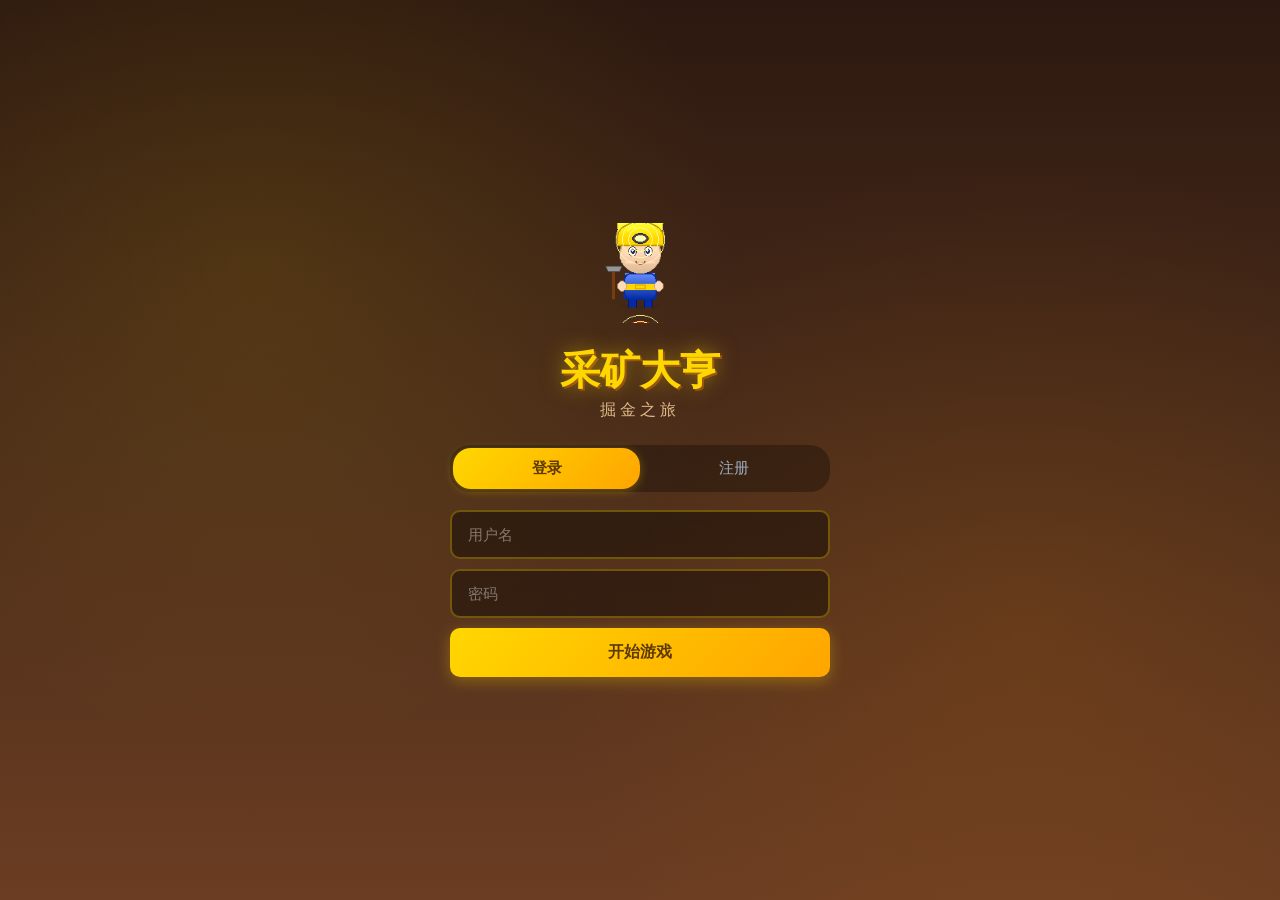
==== commit bab1cedd: "feat: 开发采矿大亨高仿游戏 Co-authored-by: traeagent <traeagent@users.noreply.github.com>" ====
--- a/miner_tycoon/frontend/index.html
+++ b/miner_tycoon/frontend/index.html
@@ -4,6 +4,7 @@
     <meta charset="UTF-8">
     <meta name="viewport" content="width=device-width, initial-scale=1.0, maximum-scale=1.0, user-scalable=no">
     <title>采矿大亨 - 掘金之旅</title>
+    <link rel="stylesheet" href="assets/sprites.css">
     <link rel="stylesheet" href="style.css">
 </head>
 <body>
@@ -11,12 +12,7 @@
         <!-- 登录界面 -->
         <div id="auth-screen" class="auth-screen">
             <div class="auth-content">
-                <div class="auth-logo-miner">
-                    <div class="miner-helmet"></div>
-                    <div class="miner-face"></div>
-                    <div class="miner-body"></div>
-                    <div class="miner-pickaxe"></div>
-                </div>
+                <div class="auth-logo-miner sprite sprite-miner_idle"></div>
                 <h1>采矿大亨</h1>
                 <p class="auth-subtitle">掘金之旅</p>
                 <div class="auth-tabs">
@@ -100,21 +96,9 @@
                     </div>
 
                     <div class="surface-workers">
-                        <div class="sw-worker sw1">
-                            <div class="sw-helmet"></div>
-                            <div class="sw-body"></div>
-                            <div class="sw-legs"></div>
-                        </div>
-                        <div class="sw-worker sw2">
-                            <div class="sw-helmet"></div>
-                            <div class="sw-body"></div>
-                            <div class="sw-legs"></div>
-                        </div>
-                        <div class="sw-worker sw3">
-                            <div class="sw-helmet"></div>
-                            <div class="sw-body"></div>
-                            <div class="sw-legs"></div>
-                        </div>
+                        <div class="sw-worker sprite sprite-ground_worker"></div>
+                        <div class="sw-worker sprite sprite-miner_idle" style="animation-delay: 0.15s;"></div>
+                        <div class="sw-worker sprite sprite-miner2_idle" style="animation-delay: 0.3s;"></div>
                     </div>
 
                     <div class="surface-cart">
@@ -124,12 +108,7 @@
                             <div class="cart-wheel w1"></div>
                             <div class="cart-wheel w2"></div>
                         </div>
-                        <div class="cart-pusher">
-                            <div class="cp-helmet"></div>
-                            <div class="cp-body"></div>
-                            <div class="cp-arms"></div>
-                            <div class="cp-legs"></div>
-                        </div>
+                        <div class="cart-pusher sprite sprite-ground_worker"></div>
                     </div>
 
                     <div class="elevator-top">
@@ -160,10 +139,7 @@
                             <div class="elevator-body">
                                 <div class="elevator-door left-door" id="door-left"></div>
                                 <div class="elevator-door right-door" id="door-right"></div>
-                                <div class="elevator-worker-inside">
-                                    <div class="ew-helmet"></div>
-                                    <div class="ew-body"></div>
-                                </div>
+                                <div class="elevator-worker-inside sprite sprite-elevator_worker"></div>
                             </div>
                             <div class="elevator-floor-indicator" id="elevator-floor">1F</div>
                         </div>
--- a/miner_tycoon/frontend/assets/sprites.css
+++ b/miner_tycoon/frontend/assets/sprites.css
@@ -0,0 +1,201 @@
+/* 游戏精灵图 CSS */
+.sprite {
+    background-image: url('sprites.png');
+    background-size: 768px 1024px;
+    width: 128px;
+    height: 128px;
+    display: inline-block;
+}
+
+.sprite-miner_idle {
+    background-position: -0px -0px;
+}
+
+.sprite-miner_mining {
+    background-position: -128px -0px;
+}
+
+.sprite-miner_walk {
+    background-position: -256px -0px;
+}
+
+.sprite-miner2_idle {
+    background-position: -384px -0px;
+}
+
+.sprite-miner2_mining {
+    background-position: -512px -0px;
+}
+
+.sprite-miner3_idle {
+    background-position: -640px -0px;
+}
+
+.sprite-elevator_worker {
+    background-position: -0px -128px;
+}
+
+.sprite-ground_worker {
+    background-position: -128px -128px;
+}
+
+.sprite-supervisor {
+    background-position: -256px -128px;
+}
+
+.sprite-shopkeeper {
+    background-position: -384px -128px;
+}
+
+.sprite-engineer {
+    background-position: -512px -128px;
+}
+
+.sprite-chef {
+    background-position: -640px -128px;
+}
+
+.sprite-pickaxe_iron {
+    background-position: -0px -256px;
+}
+
+.sprite-pickaxe_gold {
+    background-position: -128px -256px;
+}
+
+.sprite-pickaxe_diamond {
+    background-position: -256px -256px;
+}
+
+.sprite-ore_small {
+    background-position: -384px -256px;
+}
+
+.sprite-gem_ruby {
+    background-position: -512px -256px;
+}
+
+.sprite-gem_emerald {
+    background-position: -640px -256px;
+}
+
+.sprite-ore_gold {
+    background-position: -0px -384px;
+}
+
+.sprite-ore_copper {
+    background-position: -128px -384px;
+}
+
+.sprite-ore_silver {
+    background-position: -256px -384px;
+}
+
+.sprite-ore_diamond {
+    background-position: -384px -384px;
+}
+
+.sprite-ore_ruby {
+    background-position: -512px -384px;
+}
+
+.sprite-ore_emerald {
+    background-position: -640px -384px;
+}
+
+.sprite-icon_gold {
+    background-position: -0px -512px;
+}
+
+.sprite-icon_gem {
+    background-position: -128px -512px;
+}
+
+.sprite-icon_cash {
+    background-position: -256px -512px;
+}
+
+.sprite-icon_settings {
+    background-position: -384px -512px;
+}
+
+.sprite-icon_music {
+    background-position: -512px -512px;
+}
+
+.sprite-icon_star {
+    background-position: -640px -512px;
+}
+
+.sprite-icon_lock {
+    background-position: -0px -640px;
+}
+
+.sprite-icon_check {
+    background-position: -128px -640px;
+}
+
+.sprite-icon_pickaxe {
+    background-position: -256px -640px;
+}
+
+.sprite-icon_elevator {
+    background-position: -384px -640px;
+}
+
+.sprite-icon_factory {
+    background-position: -512px -640px;
+}
+
+.sprite-icon_mountain {
+    background-position: -640px -640px;
+}
+
+.sprite-tower_blue {
+    background-position: -0px -768px;
+}
+
+.sprite-tower_green {
+    background-position: -128px -768px;
+}
+
+.sprite-tower_red {
+    background-position: -256px -768px;
+}
+
+.sprite-minecart_empty {
+    background-position: -384px -768px;
+}
+
+.sprite-minecart_full {
+    background-position: -512px -768px;
+}
+
+.sprite-elevator_closed {
+    background-position: -640px -768px;
+}
+
+.sprite-effect_mining_1 {
+    background-position: -0px -896px;
+}
+
+.sprite-effect_mining_2 {
+    background-position: -128px -896px;
+}
+
+.sprite-effect_mining_3 {
+    background-position: -256px -896px;
+}
+
+.sprite-effect_gold_1 {
+    background-position: -384px -896px;
+}
+
+.sprite-effect_gold_2 {
+    background-position: -512px -896px;
+}
+
+.sprite-effect_sparkle {
+    background-position: -640px -896px;
+}
+
--- a/miner_tycoon/frontend/style.css
+++ b/miner_tycoon/frontend/style.css
@@ -36,101 +36,20 @@
 }
 
 .auth-logo-miner {
-    width: 100px; height: 100px;
+    width: 100px;
+    height: 100px;
     margin: 0 auto 16px;
     position: relative;
+    background-image: url('assets/sprites.png');
+    background-size: 600px 800px;
+    background-position: 0px -8px;
+    background-repeat: no-repeat;
     animation: float 2s ease-in-out infinite;
 }
 
 @keyframes float {
     0%, 100% { transform: translateY(0); }
     50% { transform: translateY(-8px); }
-}
-
-.miner-helmet {
-    position: absolute; top: 5px; left: 50%;
-    transform: translateX(-50%);
-    width: 50px; height: 28px;
-    background: linear-gradient(180deg, #FFD700, #FFA500);
-    border-radius: 25px 25px 5px 5px;
-    border: 2px solid #B8860B;
-}
-
-.miner-helmet::after {
-    content: '';
-    position: absolute; top: 6px; left: 50%;
-    transform: translateX(-50%);
-    width: 14px; height: 14px;
-    background: radial-gradient(circle, #FFFF00, #FFA500);
-    border-radius: 50%;
-    box-shadow: 0 0 10px #FFD700;
-}
-
-.miner-face {
-    position: absolute; top: 28px; left: 50%;
-    transform: translateX(-50%);
-    width: 42px; height: 30px;
-    background: #FFDAB9;
-    border-radius: 8px;
-    border: 2px solid #DEB887;
-}
-
-.miner-face::before {
-    content: '◡◡';
-    position: absolute; top: 6px; left: 50%;
-    transform: translateX(-50%);
-    font-size: 10px;
-    color: #333;
-    letter-spacing: 2px;
-}
-
-.miner-face::after {
-    content: '◡';
-    position: absolute; bottom: 3px; left: 50%;
-    transform: translateX(-50%);
-    font-size: 10px;
-    color: #333;
-}
-
-.miner-body {
-    position: absolute; top: 55px; left: 50%;
-    transform: translateX(-50%);
-    width: 50px; height: 35px;
-    background: linear-gradient(180deg, #4169E1, #1E3A8A);
-    border-radius: 8px 8px 4px 4px;
-    border: 2px solid #1E40AF;
-}
-
-.miner-body::before {
-    content: '';
-    position: absolute; top: 8px; left: 50%;
-    transform: translateX(-50%);
-    width: 20px; height: 8px;
-    background: #FFD700;
-    border-radius: 2px;
-}
-
-.miner-pickaxe {
-    position: absolute; top: 50px; right: 8px;
-    width: 6px; height: 30px;
-    background: linear-gradient(180deg, #8B4513, #654321);
-    transform: rotate(-20deg);
-    transform-origin: top center;
-    animation: pickaxe-swing 1s ease-in-out infinite;
-}
-
-@keyframes pickaxe-swing {
-    0%, 100% { transform: rotate(-30deg); }
-    50% { transform: rotate(10deg); }
-}
-
-.miner-pickaxe::before {
-    content: '';
-    position: absolute; top: -6px; left: 50%;
-    transform: translateX(-50%);
-    width: 18px; height: 10px;
-    background: linear-gradient(180deg, #C0C0C0, #808080);
-    border-radius: 3px 3px 0 0;
 }
 
 .auth-content h1 {
@@ -481,59 +400,30 @@
 }
 
 .sw-worker {
-    width: 22px; height: 30px;
-    position: relative;
+    width: 28px;
+    height: 28px;
+    position: relative;
+    background-image: url('assets/sprites.png');
+    background-size: 168px 224px;
+    background-repeat: no-repeat;
     animation: worker-walk 0.6s ease-in-out infinite;
 }
 
-.sw-worker:nth-child(2) { animation-delay: 0.15s; }
-.sw-worker:nth-child(3) { animation-delay: 0.3s; }
+.sw-worker.sprite-ground_worker {
+    background-position: -28px -2px;
+}
+
+.sw-worker.sprite-miner_idle {
+    background-position: 0px -2px;
+}
+
+.sw-worker.sprite-miner2_idle {
+    background-position: -84px -2px;
+}
 
 @keyframes worker-walk {
     0%, 100% { transform: translateY(0); }
     50% { transform: translateY(-2px); }
-}
-
-.sw-helmet {
-    position: absolute; top: 0; left: 50%;
-    transform: translateX(-50%);
-    width: 18px; height: 10px;
-    background: linear-gradient(180deg, #FFD700, #FFA500);
-    border-radius: 9px 9px 2px 2px;
-    border: 1.5px solid #B8860B;
-}
-
-.sw-helmet::after {
-    content: '';
-    position: absolute; top: 2px; left: 50%;
-    transform: translateX(-50%);
-    width: 6px; height: 6px;
-    background: radial-gradient(circle, #FFFF00, #FFA500);
-    border-radius: 50%;
-}
-
-.sw-body {
-    position: absolute; top: 9px; left: 50%;
-    transform: translateX(-50%);
-    width: 16px; height: 14px;
-    background: linear-gradient(180deg, #4CAF50, #388E3C);
-    border-radius: 3px 3px 2px 2px;
-    border: 1.5px solid #2E7D32;
-}
-
-.sw-legs {
-    position: absolute; bottom: 0; left: 50%;
-    transform: translateX(-50%);
-    width: 12px; height: 7px;
-    display: flex;
-    justify-content: space-between;
-}
-
-.sw-legs::before, .sw-legs::after {
-    content: '';
-    width: 5px; height: 7px;
-    background: #1565C0;
-    border-radius: 0 0 2px 2px;
 }
 
 /* 矿车 */
@@ -608,56 +498,20 @@
 
 /* 推车工人 */
 .cart-pusher {
-    width: 20px; height: 32px;
+    width: 28px;
+    height: 28px;
     position: relative;
     margin-left: -2px;
+    background-image: url('assets/sprites.png');
+    background-size: 168px 224px;
+    background-position: -28px -2px;
+    background-repeat: no-repeat;
     animation: pusher-push 0.5s ease-in-out infinite;
 }
 
 @keyframes pusher-push {
     0%, 100% { transform: rotate(3deg); }
     50% { transform: rotate(-3deg); }
-}
-
-.cp-helmet {
-    position: absolute; top: 0; left: 50%;
-    transform: translateX(-50%);
-    width: 16px; height: 9px;
-    background: linear-gradient(180deg, #FFD700, #FFA500);
-    border-radius: 8px 8px 2px 2px;
-    border: 1.5px solid #B8860B;
-}
-
-.cp-body {
-    position: absolute; top: 8px; left: 50%;
-    transform: translateX(-50%);
-    width: 14px; height: 14px;
-    background: linear-gradient(180deg, #4CAF50, #388E3C);
-    border-radius: 3px;
-    border: 1.5px solid #2E7D32;
-}
-
-.cp-arms {
-    position: absolute; top: 12px; left: -3px;
-    width: 20px; height: 4px;
-    background: #FFDAB9;
-    border-radius: 2px;
-    transform: rotate(-20deg);
-}
-
-.cp-legs {
-    position: absolute; bottom: 0; left: 50%;
-    transform: translateX(-50%);
-    width: 10px; height: 8px;
-    display: flex;
-    justify-content: space-between;
-}
-
-.cp-legs::before, .cp-legs::after {
-    content: '';
-    width: 4px; height: 8px;
-    background: #1565C0;
-    border-radius: 0 0 2px 2px;
 }
 
 /* 电梯顶部 */
@@ -861,33 +715,20 @@
 
 .elevator-worker-inside {
     position: absolute;
-    top: 6px; left: 50%;
+    top: 4px; left: 50%;
     transform: translateX(-50%);
-    width: 18px; height: 26px;
+    width: 26px;
+    height: 26px;
+    background-image: url('assets/sprites.png');
+    background-size: 156px 208px;
+    background-position: 0px -2px;
+    background-repeat: no-repeat;
     opacity: 0;
     transition: opacity 0.3s;
 }
 
 .elevator-body.worker-visible .elevator-worker-inside {
     opacity: 1;
-}
-
-.ew-helmet {
-    position: absolute; top: 0; left: 50%;
-    transform: translateX(-50%);
-    width: 14px; height: 8px;
-    background: linear-gradient(180deg, #FF9800, #F57C00);
-    border-radius: 7px 7px 2px 2px;
-    border: 1.5px solid #E65100;
-}
-
-.ew-body {
-    position: absolute; top: 7px; left: 50%;
-    transform: translateX(-50%);
-    width: 12px; height: 15px;
-    background: linear-gradient(180deg, #2196F3, #1565C0);
-    border-radius: 2px;
-    border: 1.5px solid #0D47A1;
 }
 
 .elevator-floor-indicator {
@@ -948,12 +789,16 @@
     pointer-events: none;
 }
 
-/* 矿工角色 */
+/* 矿工角色 - 使用精灵图 */
 .layer-miner {
-    width: 36px; height: 40px;
+    width: 56px;
+    height: 56px;
     flex-shrink: 0;
     position: relative;
     z-index: 1;
+    background-image: url('assets/sprites.png');
+    background-size: 336px 448px;
+    background-repeat: no-repeat;
     animation: miner-bob 0.8s ease-in-out infinite;
 }
 
@@ -962,92 +807,16 @@
     50% { transform: rotate(3deg) translateY(-2px); }
 }
 
-.lm-helmet {
-    position: absolute; top: 0; left: 50%;
-    transform: translateX(-50%);
-    width: 24px; height: 13px;
-    background: linear-gradient(180deg, #FFD700, #FFA500);
-    border-radius: 12px 12px 2px 2px;
-    border: 1.5px solid #B8860B;
-    z-index: 2;
-}
-
-.lm-helmet::after {
-    content: '';
-    position: absolute; top: 2px; left: 50%;
-    transform: translateX(-50%);
-    width: 9px; height: 9px;
-    background: radial-gradient(circle, #FFFF00, #FFA500);
-    border-radius: 50%;
-    box-shadow: 0 0 8px #FFD700;
-    animation: helmet-light 1.5s ease-in-out infinite;
-}
-
-@keyframes helmet-light {
-    0%, 100% { box-shadow: 0 0 6px #FFD700; }
-    50% { box-shadow: 0 0 12px #FFD700, 0 0 20px rgba(255,215,0,0.5); }
-}
-
-.lm-face {
-    position: absolute; top: 11px; left: 50%;
-    transform: translateX(-50%);
-    width: 20px; height: 13px;
-    background: #FFDAB9;
-    border-radius: 5px;
-    border: 1.5px solid #DEB887;
-    z-index: 1;
-}
-
-.lm-face::before {
-    content: '';
-    position: absolute; top: 4px; left: 4px;
-    width: 3px; height: 3px;
-    background: #333;
-    border-radius: 50%;
-    box-shadow: 7px 0 0 #333;
-}
-
-.lm-body {
-    position: absolute; top: 22px; left: 50%;
-    transform: translateX(-50%);
-    width: 26px; height: 18px;
-    background: linear-gradient(180deg, #4169E1, #1E3A8A);
-    border-radius: 5px 5px 3px 3px;
-    border: 1.5px solid #1E40AF;
-}
-
-.lm-body::before {
-    content: '';
-    position: absolute; top: 3px; left: 50%;
-    transform: translateX(-50%);
-    width: 10px; height: 4px;
-    background: #FFD700;
-    border-radius: 1px;
-}
-
-.lm-pickaxe {
-    position: absolute; top: 18px; right: -10px;
-    width: 4px; height: 24px;
-    background: linear-gradient(180deg, #8B4513, #654321);
-    transform-origin: top center;
-    animation: pickaxe-mining 0.5s ease-in-out infinite;
-    z-index: 3;
-}
-
-@keyframes pickaxe-mining {
-    0%, 100% { transform: rotate(-45deg); }
-    50% { transform: rotate(15deg); }
-}
-
-.lm-pickaxe::before {
-    content: '';
-    position: absolute; top: -5px; left: 50%;
-    transform: translateX(-50%);
-    width: 16px; height: 8px;
-    background: linear-gradient(180deg, #C0C0C0, #707070);
-    border-radius: 2px 2px 0 0;
-    border: 1px solid #505050;
-    border-bottom: none;
+.layer-miner.sprite-miner_idle {
+    background-position: 0px -4px;
+}
+
+.layer-miner.sprite-miner2_idle {
+    background-position: -168px -4px;
+}
+
+.layer-miner.sprite-miner3_idle {
+    background-position: -280px -4px;
 }
 
 /* 矿石 */
